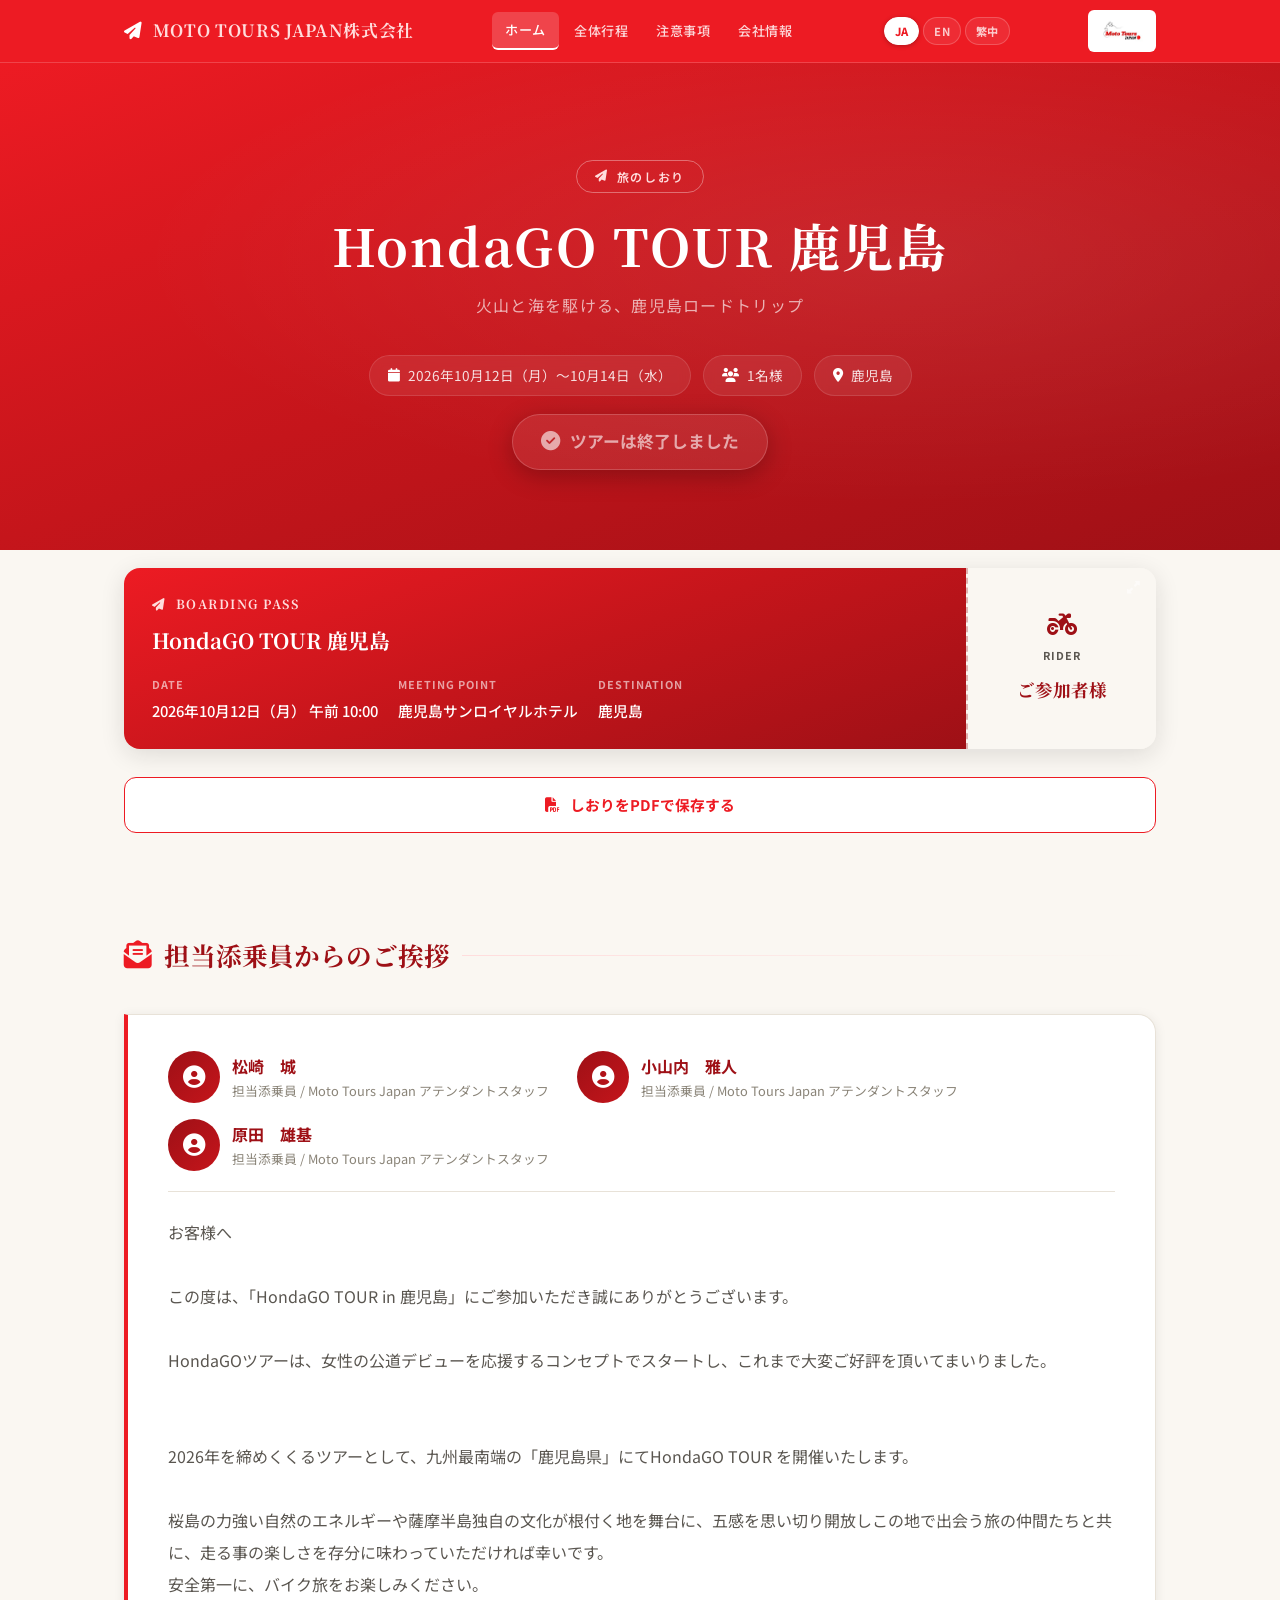
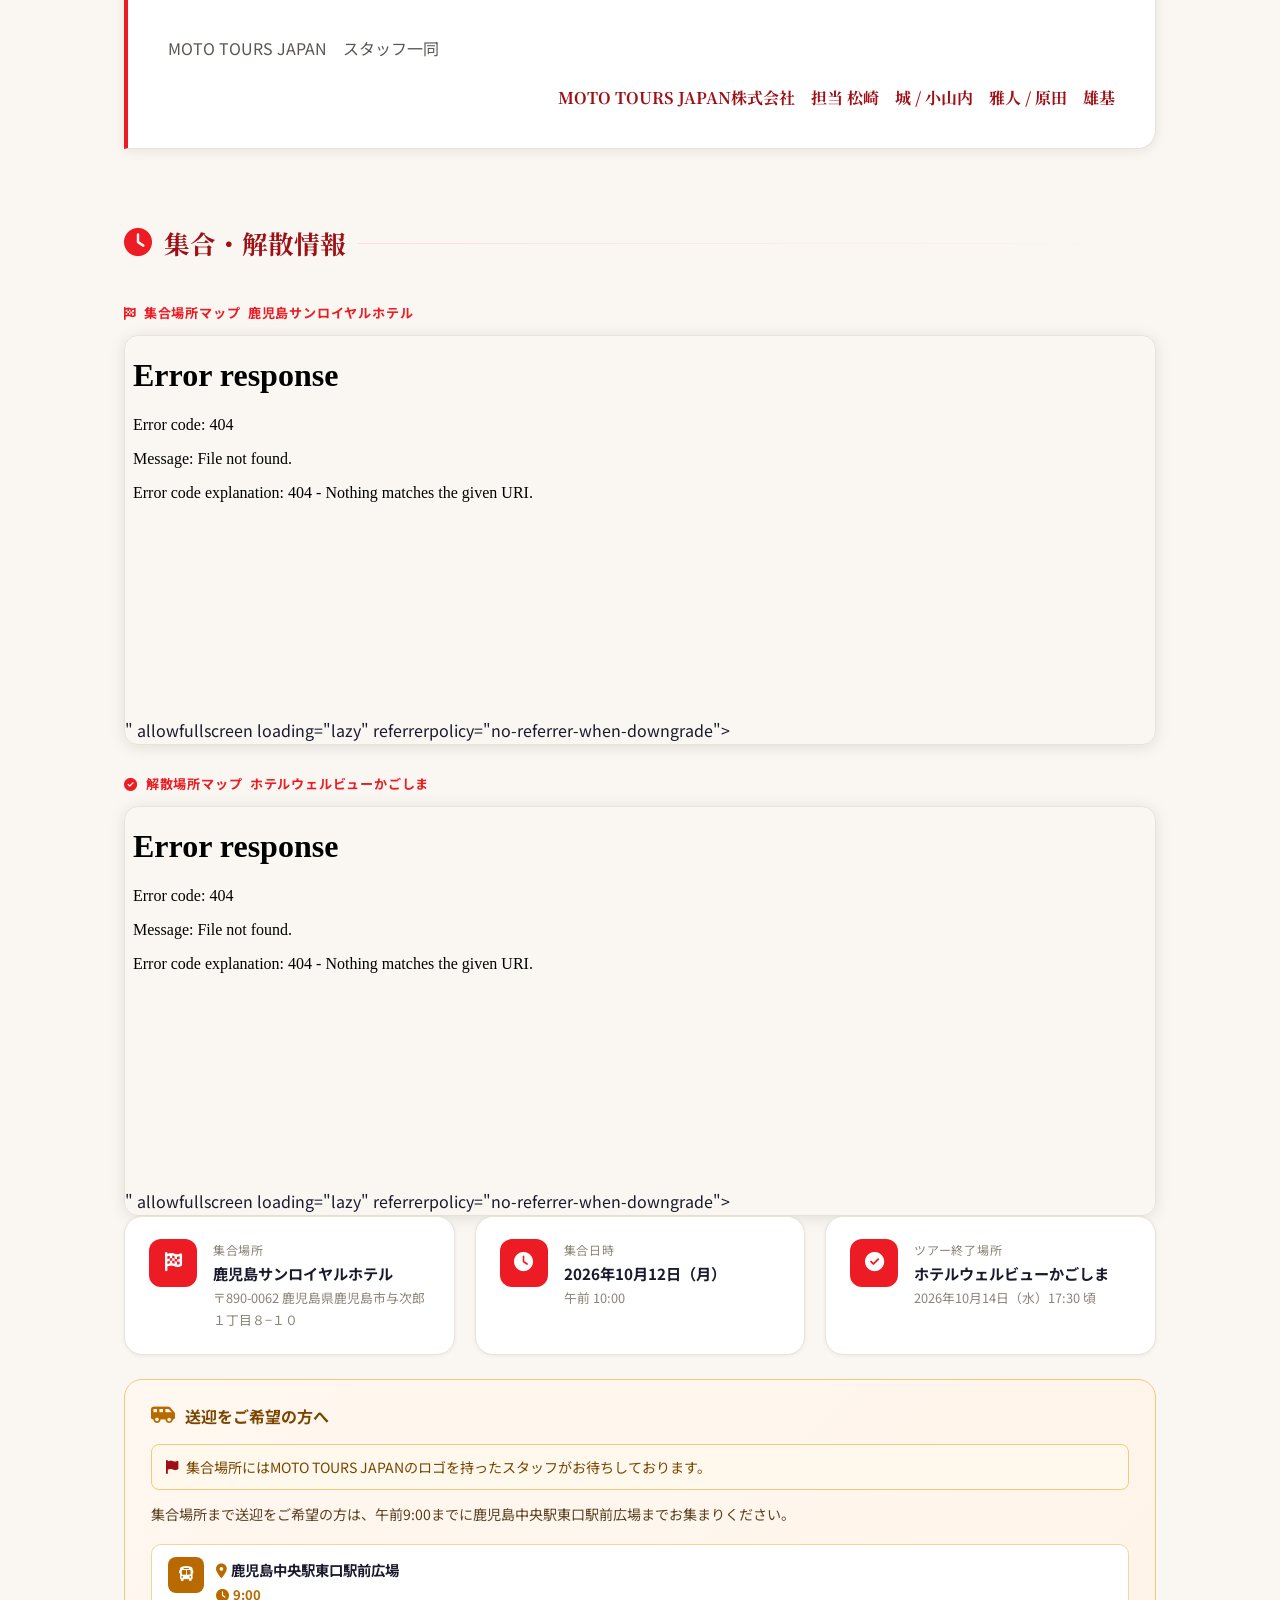
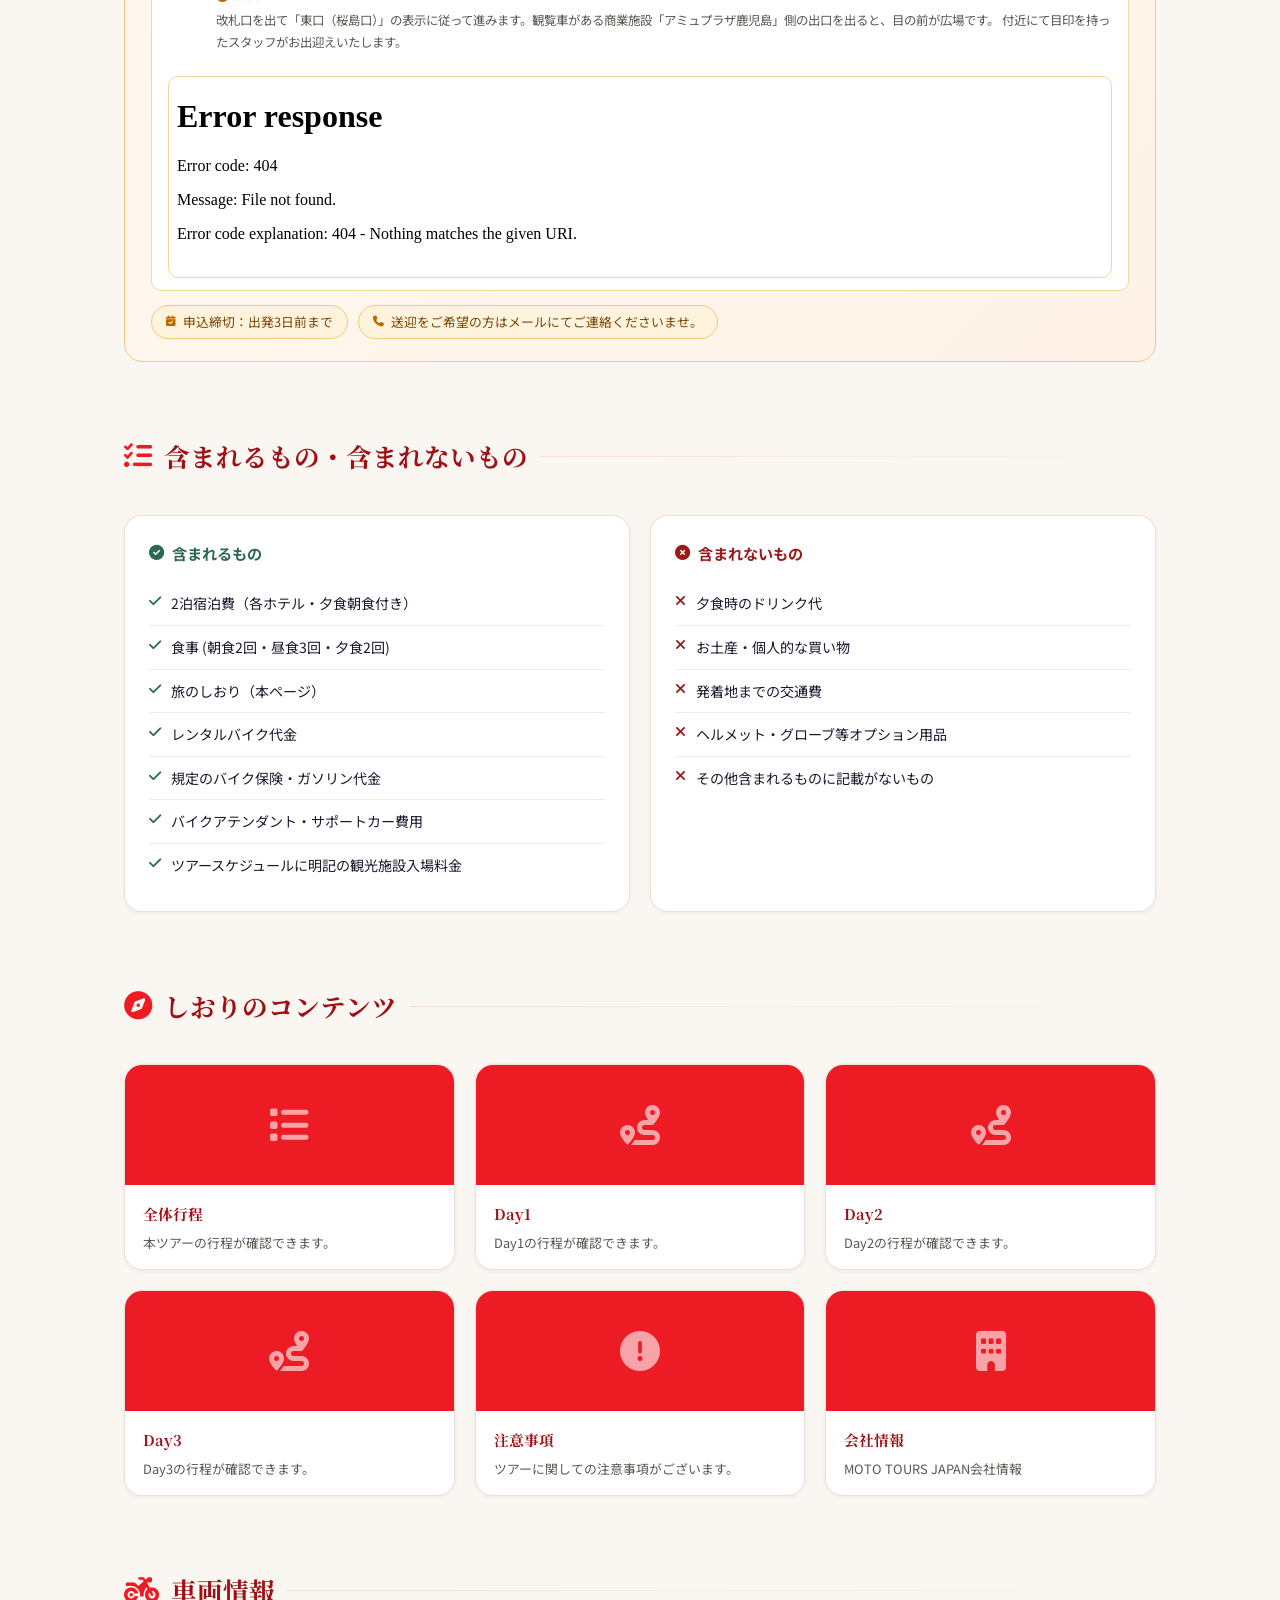
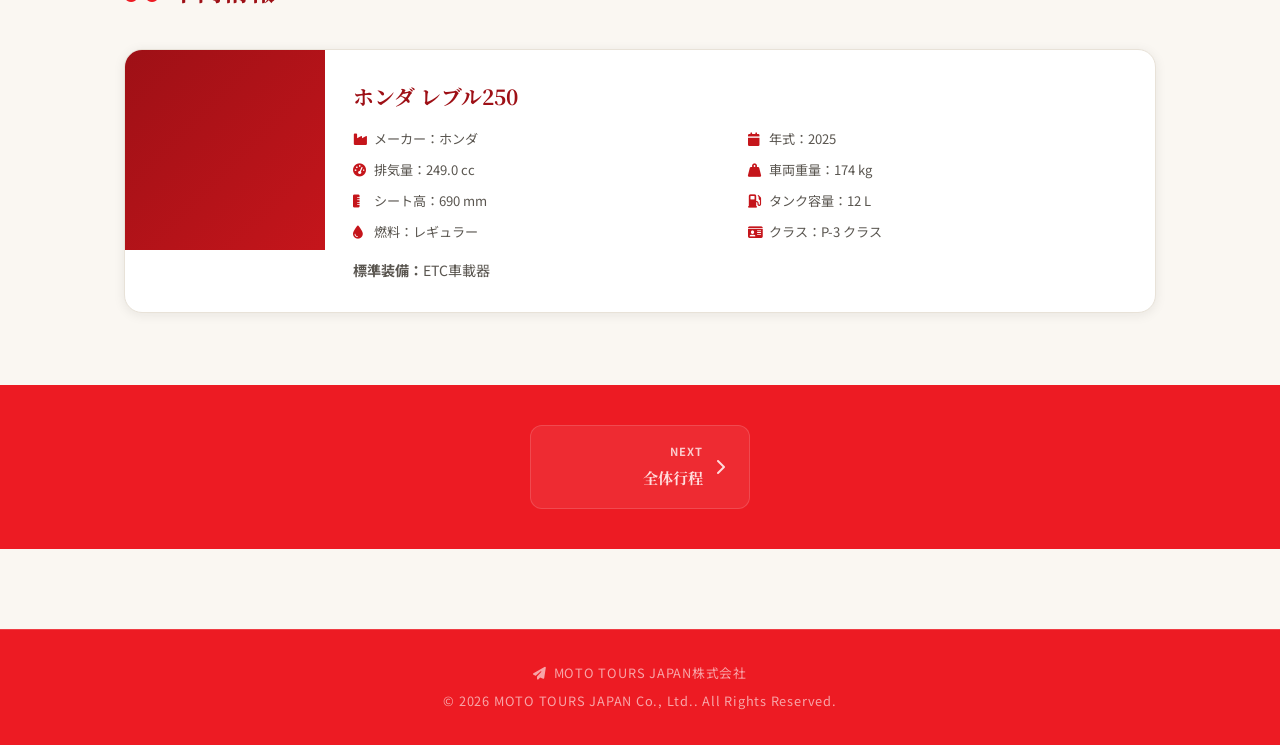
==== index.html @ 0db6d485 "Add files via upload" ====
<!DOCTYPE html>
<html lang="ja">
<head>
<meta charset="UTF-8">
<meta name="viewport" content="width=device-width,initial-scale=1.0">
<title id="pageTitle">旅のしおり</title>
<link rel="preconnect" href="https://fonts.googleapis.com">
<link rel="preconnect" href="https://fonts.gstatic.com" crossorigin>
<link href="https://fonts.googleapis.com/css2?family=Noto+Serif+JP:wght@400;700&family=Noto+Sans+JP:wght@300;400;500;700&display=swap" rel="stylesheet">
<link rel="stylesheet" href="https://cdnjs.cloudflare.com/ajax/libs/font-awesome/6.5.0/css/all.min.css">
<link rel="stylesheet" href="style.css">
<link rel="manifest" href="manifest.json">
<meta name="theme-color" content="#9e1016">
<style>
/* ── Page Nav ─────────────────────────────────────── */
.page-nav { background: var(--navy-dark); padding: 40px 0; }
.page-nav-inner { display: flex; justify-content: space-between; gap: 16px; flex-wrap: wrap; }
.page-nav-btn {
  display: flex;
  align-items: center;
  gap: 12px;
  background: rgba(255,255,255,.07);
  border: 1px solid rgba(255,255,255,.15);
  border-radius: 12px;
  padding: 16px 24px;
  text-decoration: none;
  color: var(--gold-light);
  transition: all .22s;
  flex: 1; min-width: 220px;
}
.page-nav-btn:hover { background: rgba(255,255,255,.15); border-color: rgba(255,255,255,.4); color: #fff; }
.page-nav-btn.next { justify-content: flex-end; text-align: right; }
.nav-label { font-size: .7rem; color: rgba(255,255,255,.75); display: block; margin-bottom: 2px; letter-spacing: .08em; font-weight: 700; }
.nav-title { font-family: var(--font-serif); font-size: .95rem; font-weight: 700; }
@media (max-width: 768px) {
  .page-nav-inner { flex-direction: column; }
  .page-nav-btn { min-width: unset; }
  .page-nav-btn.next { justify-content: flex-start; text-align: left; }
}
</style>
</head>
<body>

<header class="site-header">
  <div class="header-inner">
    <a href="index.html" class="site-logo"><i class="fa-solid fa-paper-plane"></i><span id="hCompanyName">MOTO TOURS JAPAN</span></a>
    <nav class="nav-menu">
      <a href="index.html" class="active" data-i18n="nav.home">ホーム</a>
      <a href="route.html" data-i18n="nav.route">全体行程</a>
      <a href="caution.html" data-i18n="nav.caution">注意事項</a>
      <a href="company_information.html" data-i18n="nav.company">会社情報</a>
      <a href="post_tour.html" data-i18n="nav.postTour">ツアー後</a>
    </nav>
    <div id="langSwitcherDesktop"></div>
    <img src="MTJ_logo_color_RGB.jpg" alt="MOTO TOURS JAPAN" class="header-logo-img">
    <button class="hamburger" id="hamburger"><span></span><span></span><span></span></button>
  </div>
  <nav class="mobile-nav" id="mobileNav">
    <a href="index.html" class="active"><i class="fa-solid fa-house"></i>&ensp;<span data-i18n="nav.home.mobile">ホーム</span></a>
    <a href="route.html"><i class="fa-solid fa-map"></i>&ensp;<span data-i18n="nav.route.mobile">全体行程</span></a>
    <a href="caution.html"><i class="fa-solid fa-circle-exclamation"></i>&ensp;<span data-i18n="nav.caution.mobile">注意事項</span></a>
    <a href="company_information.html"><i class="fa-solid fa-building"></i>&ensp;<span data-i18n="nav.company.mobile">会社情報</span></a>
    <a href="post_tour.html"><i class="fa-solid fa-camera-retro"></i>&ensp;<span data-i18n="nav.postTour.mobile">ツアー後</span></a>
    <div id="langSwitcherMobile"></div>
  </nav>
</header>

<!-- Hero -->
<section class="hero" id="heroSection">
  <div class="hero-bg-parallax" id="heroBgParallax"><div class="hero-bg-layer" id="heroBgLayer"></div></div>
  <div class="hero-bg-overlay"></div>
  <div class="hero-eyebrow"><i class="fa-solid fa-paper-plane"></i> <span data-i18n="hero.eyebrow">旅のしおり</span></div>
  <h1 id="heroTitle">—</h1>
  <p class="hero-sub" id="heroSub">—</p>
  <div class="hero-chips" id="heroChips"></div>
  <div id="countdownBadge"></div>
</section>

<main>
<div class="container">

  <div id="digitalTicket"></div>
  <div id="ticketModal" class="ticket-modal" onclick="if(event.target===this) closeTicketModal()"></div>

  <div style="display:flex;gap:12px;flex-wrap:wrap;margin:18px 0 28px">
    <a href="print.html" class="print-save-btn">
      <i class="fa-solid fa-file-pdf"></i> <span data-i18n="print.cta">しおりをPDFで保存する</span>
    </a>
  </div>

  <!-- Greeting（最初に表示） -->
  <section class="section">
    <h2 class="section-title"><i class="fa-solid fa-envelope-open-text"></i> <span data-i18n="section.greeting">担当添乗員からのご挨拶</span></h2>
    <div class="greeting-box" id="greetingBox"></div>
  </section>

  <!-- Meeting info -->
  <section class="section">
    <h2 class="section-title"><i class="fa-solid fa-clock"></i> <span data-i18n="section.meetingInfo">集合・解散情報</span></h2>
    <!-- 天気予報 -->
    <div id="weatherBlock"></div>
    <!-- マップを最初に表示 -->
    <div class="meeting-maps" id="meetingMaps"></div>
    <!-- 集合・解散カード -->
    <div class="grid grid-3" id="meetingCards"></div>
    <!-- 送迎 -->
    <div id="shuttleBlock"></div>
  </section>

  <!-- Includes / Excludes -->
  <section class="section">
    <h2 class="section-title"><i class="fa-solid fa-list-check"></i> <span data-i18n="section.includeExclude">含まれるもの・含まれないもの</span></h2>
    <div class="include-grid">
      <div class="include-box yes">
        <div class="include-box-header"><i class="fa-solid fa-circle-check"></i> <span data-i18n="include.included">含まれるもの</span></div>
        <div id="includesList"></div>
      </div>
      <div class="include-box no">
        <div class="include-box-header"><i class="fa-solid fa-circle-xmark"></i> <span data-i18n="include.excluded">含まれないもの</span></div>
        <div id="excludesList"></div>
      </div>
    </div>
  </section>

  <!-- Quick links -->
  <section class="section">
    <h2 class="section-title"><i class="fa-solid fa-compass"></i> <span data-i18n="quicklinks.title">しおりのコンテンツ</span></h2>
    <div class="grid grid-3" id="quickLinksGrid"></div>
  </section>

  <!-- 車両情報 -->
  <section class="section" id="vehiclesSection" style="display:none">
    <h2 class="section-title"><i class="fa-solid fa-motorcycle"></i> <span data-i18n="vehicles.title">車両情報</span></h2>
    <div id="vehicleCards"></div>
  </section>

</div>
</main>

<!-- ▼ Page Navigation -->
<nav class="page-nav">
  <div class="container page-nav-inner" style="justify-content:flex-end">
    <a href="route.html" class="page-nav-btn next">
      <div>
        <span class="nav-label" data-i18n="pagenav.next">NEXT</span>
        <span class="nav-title" data-i18n="pagenav.route">全体行程</span>
      </div>
      <i class="fa-solid fa-chevron-right"></i>
    </a>
  </div>
</nav>

<footer class="site-footer">
  <p><i class="fa-solid fa-paper-plane"></i>&ensp;<span id="footerCompany">MOTO TOURS JAPAN株式会社</span></p>
  <p id="footerCopy">&copy; 2026 MOTO TOURS JAPAN Co., Ltd. All Rights Reserved.</p>
</footer>

<script src="pwa.js"></script>
<script src="i18n.js"></script>
<script src="tour-data.js"></script>
<script>
function esc(s){ return String(s==null?'':s).replace(/&/g,'&amp;').replace(/"/g,'&quot;').replace(/</g,'&lt;').replace(/>/g,'&gt;'); }
applyI18nStaticText();
mountLangSwitcher('langSwitcherDesktop');
mountLangSwitcher('langSwitcherMobile');
const d = getData();
// 「ツアー後」ページ：admin.htmlで公開がオンになるまでヘッダーメニューから隠す
if (!d.postTour || !d.postTour.enabled) {
  document.querySelectorAll('a[href="post_tour.html"]').forEach(function(a){
    if (a.closest('.nav-menu') || a.closest('.mobile-nav')) a.style.display = 'none';
  });
}
// Page title
document.getElementById('pageTitle').textContent = t('title.index') + ' | ' + d.basic.tourTitle;
document.getElementById('hCompanyName').textContent = d.company.name.toUpperCase() || 'MOTO TOURS JAPAN株式会社';
// Hero
document.getElementById('heroTitle').innerHTML = d.basic.tourTitle.replace('・','<span style="color:var(--white)">・</span>');
// Hero background（動画が設定されていれば動画、なければ画像。ズーム演出＋スクロール連動のパララックス付き）
if (d.basic.heroVideoUrl || d.basic.heroBgImage) {
  const hero = document.getElementById('heroSection');
  const bgLayer = document.getElementById('heroBgLayer');
  if (d.basic.heroVideoUrl) {
    bgLayer.innerHTML = `<video autoplay muted loop playsinline src="${esc(d.basic.heroVideoUrl)}"></video>`;
  } else {
    bgLayer.style.backgroundImage = 'url("' + d.basic.heroBgImage + '")';
  }
  hero.classList.add('has-bg-img');

  // スクロール連動パララックス（動きを抑えたい設定の場合やスマホでは無効化）
  const prefersReducedMotion = window.matchMedia && window.matchMedia('(prefers-reduced-motion: reduce)').matches;
  if (!prefersReducedMotion && window.innerWidth > 768) {
    const parallaxLayer = document.getElementById('heroBgParallax');
    let ticking = false;
    window.addEventListener('scroll', function(){
      if (ticking) return;
      ticking = true;
      requestAnimationFrame(function(){
        const offset = Math.min(window.scrollY, hero.offsetHeight);
        parallaxLayer.style.transform = 'translateY(' + (offset * 0.35) + 'px)';
        ticking = false;
      });
    }, { passive: true });
  }
}
document.getElementById('heroSub').textContent = d.basic.tourSubtitle;
document.getElementById('heroChips').innerHTML = [
  ['fa-solid fa-calendar', d.basic.tourDates],
  ['fa-solid fa-users', d.basic.participantCount],
  ['fa-solid fa-location-dot', d.basic.area]
].map(([ico,txt])=>`<span class="hero-chip"><i class="${ico}"></i>${txt}</span>`).join('');

// 出発日カウントダウン（管理画面で集合日を設定している場合のみ表示）
(function(){
  const iso = d.meeting && d.meeting.meetDateISO;
  if (!iso) return;
  const meetDate = new Date(iso + 'T00:00:00');
  if (isNaN(meetDate.getTime())) return;
  const endIso = d.meeting.tourEndDateISO || iso;
  const endDate = new Date(endIso + 'T00:00:00');
  const today = new Date(); today.setHours(0,0,0,0);
  const diffDays = Math.round((meetDate - today) / 86400000);

  let html, tier, icon;
  if (diffDays > 7) {
    tier = 'far';    icon = 'fa-hourglass-half';
    html = t('countdown.days').replace('{n}', diffDays);
  } else if (diffDays > 1) {
    tier = 'week';    icon = 'fa-champagne-glasses';
    html = t('countdown.week').replace('{n}', diffDays);
  } else if (diffDays === 1) {
    tier = 'tomorrow'; icon = 'fa-flag-checkered';
    html = esc(t('countdown.tomorrow'));
  } else if (diffDays === 0) {
    tier = 'today';    icon = 'fa-motorcycle';
    html = esc(t('countdown.today'));
  } else if (!isNaN(endDate.getTime()) && today <= endDate) {
    tier = 'ongoing';  icon = 'fa-route';
    html = esc(t('countdown.ongoing'));
  } else {
    tier = 'done';     icon = 'fa-circle-check';
    html = esc(t('countdown.done'));
  }
  document.getElementById('countdownBadge').innerHTML =
    `<div class="countdown-badge tier-${tier}">
      <i class="fa-solid ${icon}"></i> ${html}
    </div>`;
})();

// 持ち物チェックリストの達成状況（caution.htmlと同じlocalStorageキー・ci-ii形式で判定）
function getChecklistCompletion(){
  try {
    const all = JSON.parse(localStorage.getItem('MTJ_CHECKLIST_STATE_v1') || '{}');
    const key = (d.basic && d.basic.tourDates) || 'default';
    const state = all[key] || {};
    let total = 0, checked = 0;
    (d.checklist || []).forEach((cat, ci) => {
      (cat.items || []).forEach((_, ii) => {
        total++;
        if (state[ci + '-' + ii]) checked++;
      });
    });
    return total > 0 && checked === total;
  } catch (e) { return false; }
}

// 搭乗券風デジタルチケット（admin.htmlのURLリンク生成ツールが付与する ?name= を読み取って表示）
(function(){
  const guestName = new URLSearchParams(location.search).get('name');
  const dateTimeSub = [d.meeting.date, d.meeting.time].filter(Boolean).join(' ');
  const stampHtml = getChecklistCompletion() ? `<div class="ticket-stamp">${esc(t('ticket.readyStamp'))}</div>` : '';
  const ticketFieldsHtml = `
    <div class="ticket-field">
      <div class="ticket-field-label">${esc(t('ticket.date'))}</div>
      <div class="ticket-field-value">${esc(dateTimeSub)}</div>
    </div>
    <div class="ticket-field">
      <div class="ticket-field-label">${esc(t('ticket.place'))}</div>
      <div class="ticket-field-value">${esc(d.meeting.place)}</div>
    </div>
    <div class="ticket-field">
      <div class="ticket-field-label">${esc(t('ticket.area'))}</div>
      <div class="ticket-field-value">${esc(d.basic.area)}</div>
    </div>`;
  document.getElementById('digitalTicket').innerHTML = `
    <div class="ticket-card" onclick="openTicketModal()" role="button" tabindex="0" onkeydown="if(event.key==='Enter')openTicketModal()">
      <i class="fa-solid fa-up-right-and-down-left-from-center ticket-expand-hint"></i>
      <div class="ticket-main">
        <div class="ticket-eyebrow"><i class="fa-solid fa-paper-plane"></i> ${esc(t('ticket.boardingPass'))}</div>
        <div class="ticket-title">${esc(d.basic.tourTitle)}</div>
        <div class="ticket-fields">${ticketFieldsHtml}</div>
      </div>
      <div class="ticket-stub">
        ${stampHtml}
        <i class="fa-solid fa-motorcycle ticket-stub-icon"></i>
        <div class="ticket-field-label">${esc(t('ticket.passenger'))}</div>
        <div class="ticket-stub-name">${esc(guestName || t('ticket.guestFallback'))}</div>
      </div>
    </div>`;
  document.getElementById('ticketModal').innerHTML = `
    <div class="ticket-modal-inner">
      <button type="button" class="ticket-modal-close" onclick="closeTicketModal()" aria-label="閉じる"><i class="fa-solid fa-xmark"></i></button>
      <div class="ticket-card ticket-card-lg">
        <div class="ticket-main">
          <div class="ticket-eyebrow"><i class="fa-solid fa-paper-plane"></i> ${esc(t('ticket.boardingPass'))}</div>
          <div class="ticket-title">${esc(d.basic.tourTitle)}</div>
          <div class="ticket-fields">${ticketFieldsHtml}</div>
        </div>
        <div class="ticket-stub">
          ${stampHtml}
          <i class="fa-solid fa-motorcycle ticket-stub-icon"></i>
          <div class="ticket-field-label">${esc(t('ticket.passenger'))}</div>
          <div class="ticket-stub-name">${esc(guestName || t('ticket.guestFallback'))}</div>
        </div>
      </div>
    </div>`;
})();
function openTicketModal(){
  document.getElementById('ticketModal').classList.add('open');
  document.body.classList.add('ticket-modal-lock');
}
function closeTicketModal(){
  document.getElementById('ticketModal').classList.remove('open');
  document.body.classList.remove('ticket-modal-lock');
}
document.addEventListener('keydown', function(e){ if (e.key === 'Escape') closeTicketModal(); });

// 天気予報（管理画面で緯度・経度・集合日を設定している場合のみ表示。Open-Meteo：APIキー不要・CORS対応の無料API）
(function(){
  const lat = parseFloat(d.meeting && d.meeting.meetLat);
  const lng = parseFloat(d.meeting && d.meeting.meetLng);
  const iso = d.meeting && d.meeting.meetDateISO;
  if (!iso || isNaN(lat) || isNaN(lng)) return;

  const today = new Date(); today.setHours(0,0,0,0);
  const meetDate = new Date(iso + 'T00:00:00');
  if (isNaN(meetDate.getTime())) return;
  const endIso = d.meeting.tourEndDateISO || iso;
  let endDate = new Date(endIso + 'T00:00:00');
  if (isNaN(endDate.getTime()) || endDate < meetDate) endDate = meetDate;

  // Open-Meteo の無料予報は「今日を含め」最大16日分＝今日から15日先まで。範囲外なら「もうすぐ表示」の案内だけ出す
  const maxForecastDate = new Date(today.getTime() + 15 * 86400000);
  if (meetDate > maxForecastDate) {
    document.getElementById('weatherBlock').innerHTML = `
      <div class="weather-block" style="background:#EFF3FA;border:1px solid #C7D3E8;border-radius:12px;padding:16px 20px;margin-bottom:20px;font-size:.85rem;color:#5A5650;display:flex;align-items:center;gap:10px">
        <i class="fa-solid fa-cloud" style="color:#2C3E6B"></i> ${esc(t('weather.unavailable'))}
      </div>`;
    return;
  }
  if (endDate < today) return; // ツアーは既に終了している

  const startFetch = meetDate < today ? today : meetDate;
  // 解散日が予報可能範囲を超える場合は、取得できる日数分だけにクランプする（全滅で失敗表示にしない）
  const endFetch = endDate > maxForecastDate ? maxForecastDate : endDate;
  const startStr = startFetch.toISOString().slice(0,10);
  const endStr   = endFetch.toISOString().slice(0,10);

  document.getElementById('weatherBlock').innerHTML = `
    <div class="weather-block" id="weatherBlockInner" style="background:#EFF3FA;border:1px solid #C7D3E8;border-radius:12px;padding:18px 20px;margin-bottom:20px">
      <div style="font-size:.78rem;font-weight:700;color:#2C3E6B;letter-spacing:.06em;margin-bottom:10px"><i class="fa-solid fa-cloud-sun"></i>&ensp;${esc(t('weather.title'))}</div>
      <div style="font-size:.85rem;color:#5A5650">${esc(t('weather.loading'))}</div>
    </div>`;

  const WMO_ICON = {
    0:['fa-sun','#F5A623'], 1:['fa-cloud-sun','#F5A623'], 2:['fa-cloud-sun','#8A8478'], 3:['fa-cloud','#8A8478'],
    45:['fa-smog','#8A8478'], 48:['fa-smog','#8A8478'],
    51:['fa-cloud-rain','#4A90D9'], 53:['fa-cloud-rain','#4A90D9'], 55:['fa-cloud-rain','#4A90D9'],
    61:['fa-cloud-showers-heavy','#4A90D9'], 63:['fa-cloud-showers-heavy','#4A90D9'], 65:['fa-cloud-showers-heavy','#1A5FA8'],
    71:['fa-snowflake','#7FB3E8'], 73:['fa-snowflake','#7FB3E8'], 75:['fa-snowflake','#4A90D9'],
    80:['fa-cloud-showers-heavy','#4A90D9'], 81:['fa-cloud-showers-heavy','#4A90D9'], 82:['fa-cloud-showers-heavy','#1A5FA8'],
    95:['fa-cloud-bolt','#9e1016'], 96:['fa-cloud-bolt','#9e1016'], 99:['fa-cloud-bolt','#9e1016']
  };
  const WEEKDAY = { ja:['日','月','火','水','木','金','土'], en:['Sun','Mon','Tue','Wed','Thu','Fri','Sat'], zh:['日','一','二','三','四','五','六'] };

  const url = 'https://api.open-meteo.com/v1/forecast?latitude=' + lat + '&longitude=' + lng +
    '&daily=weathercode,temperature_2m_max,temperature_2m_min&timezone=Asia%2FTokyo' +
    '&start_date=' + startStr + '&end_date=' + endStr;

  fetch(url).then(r => { if (!r.ok) throw new Error('http ' + r.status); return r.json(); }).then(data => {
    const daily = data && data.daily;
    if (!daily || !daily.time || !daily.time.length) throw new Error('empty forecast');
    const lang = getCurrentLang();
    const cardsHtml = daily.time.map((dateStr, i) => {
      const wc = daily.weathercode[i];
      const [icon, color] = WMO_ICON[wc] || ['fa-cloud', '#8A8478'];
      const dt = new Date(dateStr + 'T00:00:00');
      const wLabel = (WEEKDAY[lang] || WEEKDAY.ja)[dt.getDay()];
      const md = (dt.getMonth() + 1) + '/' + dt.getDate();
      return `<div style="background:#fff;border-radius:10px;padding:12px 10px;text-align:center;min-width:76px;flex:1">
        <div style="font-size:.72rem;color:#8A8478;font-weight:700">${md} (${wLabel})</div>
        <i class="fa-solid ${icon}" style="color:${color};font-size:1.4rem;margin:6px 0;display:block"></i>
        <div style="font-size:.82rem;font-weight:700;color:#1A1A2E">${Math.round(daily.temperature_2m_max[i])}°<span style="color:#8A8478;font-weight:500">/${Math.round(daily.temperature_2m_min[i])}°</span></div>
      </div>`;
    }).join('');
    document.getElementById('weatherBlockInner').innerHTML = `
      <div style="font-size:.78rem;font-weight:700;color:#2C3E6B;letter-spacing:.06em;margin-bottom:10px"><i class="fa-solid fa-cloud-sun"></i>&ensp;${esc(t('weather.title'))}</div>
      <div style="display:flex;gap:8px;flex-wrap:wrap">${cardsHtml}</div>`;
  }).catch(() => {
    const el = document.getElementById('weatherBlockInner');
    if (el) el.innerHTML = `
      <div style="font-size:.78rem;font-weight:700;color:#2C3E6B;letter-spacing:.06em;margin-bottom:10px"><i class="fa-solid fa-cloud-sun"></i>&ensp;${esc(t('weather.title'))}</div>
      <div style="font-size:.85rem;color:#9B1B1B"><i class="fa-solid fa-triangle-exclamation"></i> ${esc(t('weather.error'))}</div>`;
  });
})();

// 担当添乗員からのご挨拶（複数担当者対応）
const guides = (d.guides && d.guides.length) ? d.guides : (d.guide ? [d.guide] : []);
const primaryGuide = guides[0] || {};
document.getElementById('greetingBox').innerHTML =
  '<div class="greeting-from">' +
  guides.map(g => `
    <div class="greeting-from-item">
      <div class="greeting-avatar"><i class="fa-solid fa-circle-user"></i></div>
      <div>
        <div class="greeting-from-name">${esc(g.name)}</div>
        <div class="greeting-from-title">${esc(g.title)}</div>
      </div>
    </div>`).join('') +
  '</div>' +
  `<div class="greeting-text">${esc(primaryGuide.greeting || '')}</div>` +
  `<div class="greeting-sign">${esc(d.company.name)}　${esc(t('greeting.signedBy'))} ${guides.map(g => g.name.split('（')[0]).join(' / ')}</div>`;

// Meeting cards
const mc = [
  {icon: d.meeting.meetIcon || 'fa-solid fa-flag-checkered', color: d.meeting.meetIconColor || '', label:t('meeting.label.place'),    value:d.meeting.place,    sub:d.meeting.placeDetail},
  {icon: d.meeting.dateIcon || 'fa-solid fa-clock',          color: d.meeting.dateIconColor || '', label:t('meeting.label.date'),     value:d.meeting.date,     sub:d.meeting.time},
  {icon: d.meeting.endIcon  || 'fa-solid fa-circle-check',   color: d.meeting.endIconColor  || '', label:t('meeting.label.endPlace'), value:d.meeting.endPlace, sub:d.meeting.endTime}
];
document.getElementById('meetingCards').innerHTML = mc.map(c=>`
<div class="info-card">
  <div class="info-card-icon"${c.color ? ` style="background:${esc(c.color)}"` : ''}><i class="${c.icon}"></i></div>
  <div class="info-card-body">
    <div class="label">${c.label}</div>
    <div class="value">${c.value}</div>
    <div class="sub">${c.sub}</div>
  </div>
</div>`).join('');

// Meeting maps（集合・解散が同じURLの場合は1枚だけ表示）
(function(){
  const maps = [];
  const meetUrl = d.meeting.meetMapUrl;
  const endUrl  = d.meeting.endMapUrl;
  if (meetUrl && endUrl && meetUrl === endUrl) {
    // 集合・解散が同じ場所 → マップ1枚
    maps.push({
      icon:  d.meeting.meetIcon || 'fa-solid fa-flag-checkered',
      label: t('map.label.meetEnd') + ' &nbsp;' + d.meeting.place,
      url:   meetUrl
    });
  } else {
    if (meetUrl) maps.push({
      icon:  d.meeting.meetIcon || 'fa-solid fa-flag-checkered',
      label: t('map.label.meet') + ' &nbsp;' + d.meeting.place,
      url:   meetUrl
    });
    if (endUrl) maps.push({
      icon:  d.meeting.endIcon || 'fa-solid fa-circle-check',
      label: t('map.label.end') + ' &nbsp;' + d.meeting.endPlace,
      url:   endUrl
    });
  }
  document.getElementById('meetingMaps').innerHTML = maps.map(m => `
    <div class="meeting-map-block">
      <div class="meeting-map-label"><i class="${m.icon}"></i>${m.label}</div>
      <div class="meeting-map-frame">
        <iframe src="${m.url}" allowfullscreen loading="lazy" referrerpolicy="no-referrer-when-downgrade"></iframe>
      </div>
    </div>`).join('');
})();

// Shuttle info
(function(){
  const sh = d.meeting.shuttle || {};
  if (!sh.enabled) return;
  const pickupsHtml = (sh.pickups || []).map(p => `
    <div class="shuttle-pickup-item" style="flex-direction:column;align-items:stretch">
      <div style="display:flex;align-items:flex-start;gap:12px">
        <div class="shuttle-pickup-icon"><i class="fa-solid fa-bus"></i></div>
        <div class="shuttle-pickup-body" style="flex:1">
          <div class="shuttle-pickup-place"><i class="fa-solid fa-location-dot" style="color:#B86A00;margin-right:4px"></i>${esc(p.place)}</div>
          ${p.time ? `<div class="shuttle-pickup-time"><i class="fa-solid fa-clock" style="margin-right:4px"></i>${esc(p.time)}</div>` : ''}
          ${p.note ? `<div class="shuttle-pickup-note">${esc(p.note)}</div>` : ''}
        </div>
      </div>
      ${p.mapUrl ? `<div class="shuttle-pickup-map"><iframe src="${esc(p.mapUrl)}" allowfullscreen loading="lazy" referrerpolicy="no-referrer-when-downgrade"></iframe></div>` : ''}
    </div>`).join('');
  const metaHtml = [
    sh.deadline ? `<div class="shuttle-meta-item"><i class="fa-solid fa-calendar-check"></i>${esc(t('shuttle.deadline'))}${esc(sh.deadline)}</div>` : '',
    sh.contact  ? `<div class="shuttle-meta-item"><i class="fa-solid fa-phone"></i>${esc(sh.contact)}</div>` : ''
  ].join('');
  document.getElementById('shuttleBlock').innerHTML = `
    <div class="shuttle-block">
      <div class="shuttle-header"><i class="fa-solid fa-van-shuttle"></i>${esc(t('shuttle.header'))}</div>
      <div style="background:#FFF8EC;border:1px solid #F5C97A;border-radius:8px;padding:10px 14px;margin-bottom:12px;font-size:.88rem;color:#7A4500;display:flex;align-items:center;gap:8px">
        <i class="fa-solid fa-flag" style="color:#9e1016;flex-shrink:0"></i>
        ${esc(t('shuttle.staffNote'))}
      </div>
      ${sh.note ? `<div class="shuttle-note">${esc(sh.note)}</div>` : ''}
      ${pickupsHtml ? `<div class="shuttle-pickup-list">${pickupsHtml}</div>` : ''}
      ${metaHtml   ? `<div class="shuttle-meta">${metaHtml}</div>` : ''}
    </div>`;
})();

// Includes / Excludes
function renderList(el, items, icon, cls){
  el.innerHTML = items.map(i=>`<div class="include-item"><i class="${icon}"></i><span>${i}</span></div>`).join('');
}
renderList(document.getElementById('includesList'), d.includes, 'fa-solid fa-check', 'yes');
renderList(document.getElementById('excludesList'), d.excludes, 'fa-solid fa-xmark', 'no');

// Quick links
document.getElementById('quickLinksGrid').innerHTML = (d.quickLinks || []).map(q => `
  <a href="${q.url}" class="quick-link-card">
    <div class="quick-link-img" style="background:linear-gradient(135deg,${q.color1},${q.color2})"><i class="${q.icon}"></i></div>
    <div class="quick-link-body"><h3>${q.title}</h3><p>${q.desc}</p></div>
  </a>`).join('');

// 車両情報
const vehicles = d.vehicles || [];
if (vehicles.length) {
  document.getElementById('vehiclesSection').style.display = '';
  document.getElementById('vehicleCards').innerHTML = vehicles.map((v,i) => {
    const imgHtml = v.image
      ? `<div class="hotel-card-img vehicle-card-img" style="padding:0;overflow:hidden"><img src="${esc(v.image)}" style="width:100%;height:100%;object-fit:contain;display:block" onerror="this.style.display='none'"></div>`
      : `<div class="hotel-card-img vehicle-card-img"><i class="fa-solid fa-motorcycle"></i></div>`;
    const metaRows = [
      ['fa-industry',        t('vehicle.maker'),        v.maker],
      ['fa-calendar',        t('vehicle.year'),          v.year],
      ['fa-gauge-high',      t('vehicle.displacement'),  v.displacement],
      ['fa-weight-hanging',  t('vehicle.weight'),        v.weight],
      ['fa-ruler-vertical',  t('vehicle.seatHeight'),    v.seatHeight],
      ['fa-gas-pump',        t('vehicle.tankCapacity'),  v.tankCapacity],
      ['fa-droplet',         t('vehicle.fuel'),          v.fuel],
      ['fa-id-card',         t('vehicle.class'),         v.class]
    ].filter(r => r[2]);
    const metaHtml = metaRows.map(r =>
      `<div class="hotel-meta-item"><i class="fa-solid ${r[0]}"></i>${esc(r[1])}${esc(r[2])}</div>`
    ).join('');
    return `<div class="hotel-card" style="${i > 0 ? 'margin-top:20px' : ''}">
      ${imgHtml}
      <div class="hotel-card-body">
        <h3>${esc(v.name)}</h3>
        <div class="hotel-meta">${metaHtml}</div>
        ${v.equipment ? `<p class="desc"><strong>${esc(t('vehicle.equipment'))}</strong>${esc(v.equipment)}</p>` : ''}
      </div>
    </div>`;
  }).join('');
}

// Footer
document.getElementById('footerCompany').textContent = d.company.name;
document.getElementById('footerCopy').innerHTML = '&copy; 2026 ' + d.company.nameEn + '. All Rights Reserved.';
// Hamburger
document.getElementById('hamburger').addEventListener('click',function(){
  this.classList.toggle('open');
  document.getElementById('mobileNav').classList.toggle('open');
});
</script>
</body>
</html>
---- style.css ----
/* ============================================================
   Moto Tours Japan ── プレミアムデザイン  style.css
   ============================================================ */

/* ── Google Fonts / FA は各HTMLで読み込み ── */

/* ── CSS 変数 ─────────────────────────────────────────────── */
:root {
  --navy:        #9e1016;
  --navy-dark:   #ed1b23;
  --navy-mid:    #c5151b;
  --gold:        #ed1b23;
  --gold-dark:   #c5151b;
  --gold-light:  #FFDDDD;
  --gold-pale:   #FFF0F0;
  --cream:       #FAF7F2;
  --cream-mid:   #F2EDE4;
  --white:       #FFFFFF;
  --border:      #E8E2D8;
  --text:        #1A1A2E;
  --text-mid:    #5A5650;
  --text-light:  #8A8478;
  --success:     #2D6A4F;
  --danger:      #9B1B1B;
  --amber:       #B86A00;
  --info:        #0D7A8E;
  --shadow-xs:   0 1px 4px rgba(26,26,26,.06);
  --shadow-sm:   0 2px 12px rgba(26,26,26,.08);
  --shadow-md:   0 6px 24px rgba(26,26,26,.12);
  --shadow-lg:   0 12px 40px rgba(26,26,26,.16);
  --r:           10px;
  --r-lg:        18px;
  --font-serif:  'Noto Serif JP', serif;
  --font-sans:   'Noto Sans JP', sans-serif;
  --t:           .25s ease;
}

/* ── Reset ───────────────────────────────────────────────── */
*, *::before, *::after { box-sizing: border-box; margin: 0; padding: 0; }
html { scroll-behavior: smooth; font-size: 16px; }
body { font-family: var(--font-sans); background: var(--cream); color: var(--text); line-height: 1.75; padding-top: 63px; }
a { color: var(--navy); text-decoration: none; transition: color var(--t); }
a:hover { color: var(--gold); }
img { max-width: 100%; height: auto; display: block; }
ul { list-style: none; }

/* ── Layout ──────────────────────────────────────────────── */
.container { max-width: 1080px; margin: 0 auto; padding: 0 24px; }
.section { padding: 72px 0; }
.section + .section { padding-top: 0; }

/* ── Section Title ───────────────────────────────────────── */
.section-title {
  font-family: var(--font-serif);
  font-size: 1.6rem;
  font-weight: 700;
  color: var(--navy);
  margin-bottom: 36px;
  display: flex;
  align-items: center;
  gap: 12px;
}
.section-title::after {
  content: '';
  flex: 1;
  height: 1px;
  background: linear-gradient(to right, var(--gold-light), transparent);
}
.section-title i { color: var(--gold); font-size: 1.1em; }

/* ── Header / Nav ────────────────────────────────────────── */
.site-header {
  background: var(--navy-dark);
  position: fixed;
  top: 0;
  left: 0;
  right: 0;
  z-index: 1000;
  border-bottom: 1px solid rgba(255,255,255,.18);
}
.header-inner {
  display: flex;
  align-items: center;
  justify-content: space-between;
  height: 62px;
  padding: 0 24px;
  max-width: 1080px;
  margin: 0 auto;
}
.site-logo {
  display: flex;
  align-items: center;
  gap: 10px;
  color: var(--gold-light);
  text-transform: uppercase;
  font-family: var(--font-serif);
  font-size: 1.05rem;
  font-weight: 700;
  letter-spacing: .04em;
}
.site-logo i { color: var(--white); font-size: 1.1rem; }
.site-logo:hover { color: #fff; }

.nav-menu { display: flex; align-items: center; gap: 2px; }
.nav-menu a {
  color: rgba(255,255,255,.82);
  font-size: .82rem;
  font-weight: 500;
  padding: 7px 13px;
  border-radius: 6px;
  letter-spacing: .04em;
  transition: all var(--t);
  white-space: nowrap;
}
.nav-menu a:hover { color: var(--gold-light); background: rgba(255,255,255,.07); }
.nav-menu a.active {
  color: var(--white);
  background: rgba(255,255,255,.18);
  border-bottom: 2px solid var(--white);
}

/* Header Logo Image */
.header-logo-img {
  height: 42px;
  width: auto;
  object-fit: contain;
  background: #fff;
  border-radius: 6px;
  padding: 4px 10px;
  display: block;
  flex-shrink: 0;
}

/* Language Switcher */
.lang-switcher { display: flex; align-items: center; gap: 4px; flex-shrink: 0; }
.lang-switch-btn {
  background: rgba(255,255,255,.08);
  border: 1px solid rgba(255,255,255,.2);
  color: rgba(255,255,255,.75);
  font-size: .7rem;
  font-weight: 700;
  letter-spacing: .03em;
  padding: 5px 10px;
  border-radius: 99px;
  cursor: pointer;
  font-family: inherit;
  transition: all var(--t);
  white-space: nowrap;
}
.lang-switch-btn:hover { background: rgba(255,255,255,.18); color: #fff; }
.lang-switch-btn.active { background: #fff; border-color: #fff; color: var(--navy-dark); font-weight: 800; box-shadow: 0 1px 4px rgba(0,0,0,.25); }
.mobile-nav .lang-switcher { padding: 13px 24px 16px; gap: 8px; }
.mobile-nav .lang-switch-btn { font-size: .76rem; padding: 6px 14px; }

/* Hamburger */
.hamburger { display: none; flex-direction: column; gap: 5px; cursor: pointer; background: none; border: none; padding: 6px; }
.hamburger span { display: block; width: 24px; height: 2px; background: var(--gold-light); border-radius: 2px; transition: all var(--t); }
.hamburger.open span:nth-child(1) { transform: translateY(7px) rotate(45deg); }
.hamburger.open span:nth-child(2) { opacity: 0; }
.hamburger.open span:nth-child(3) { transform: translateY(-7px) rotate(-45deg); }

/* Mobile Nav */
.mobile-nav { display: none; background: var(--navy-dark); border-top: 1px solid rgba(255,255,255,.15); }
.mobile-nav.open { display: block; }
.mobile-nav a { display: block; color: rgba(255,255,255,.85); padding: 13px 24px; font-size: .9rem; border-left: 3px solid transparent; transition: all var(--t); }
.mobile-nav a:hover, .mobile-nav a.active { color: var(--white); background: rgba(255,255,255,.12); border-left-color: var(--white); }

/* ── Footer ─────────────────────────────────────────────── */
.site-footer {
  background: var(--navy-dark);
  color: rgba(255,255,255,.6);
  text-align: center;
  padding: 32px 24px;
  font-size: .8rem;
  letter-spacing: .06em;
  margin-top: 80px;
  border-top: 1px solid rgba(255,255,255,.15);
}
.site-footer p + p { margin-top: 6px; }

/* ── Hero ───────────────────────────────────────────────── */
.hero {
  background: linear-gradient(160deg, var(--navy-dark) 0%, var(--navy-mid) 50%, var(--navy) 100%);
  color: var(--white);
  padding: 96px 24px 80px;
  text-align: center;
  position: relative;
  overflow: hidden;
}
.hero::before {
  content: '';
  position: absolute;
  inset: 0;
  background: radial-gradient(ellipse at 70% 40%, rgba(255,255,255,.08) 0%, transparent 60%);
  pointer-events: none;
  z-index: 2;
}
/* 背景画像・動画レイヤー（パララックス用の外枠 + ズーム用の内側レイヤー） */
.hero-bg-parallax {
  position: absolute; inset: -8% 0; z-index: 0;
  will-change: transform;
}
.hero-bg-layer {
  position: absolute; inset: 0;
  background-size: cover; background-position: center;
  animation: heroKenBurns 24s ease-in-out infinite alternate;
  will-change: transform;
}
.hero-bg-layer video {
  position: absolute; inset: 0;
  width: 100%; height: 100%; object-fit: cover;
}
@keyframes heroKenBurns {
  0%   { transform: scale(1); }
  100% { transform: scale(1.14); }
}
.hero-bg-overlay {
  position: absolute; inset: 0; z-index: 1;
  background: linear-gradient(160deg, rgba(100,0,0,.78) 0%, rgba(136,0,0,.68) 50%, rgba(100,0,0,.75) 100%);
  display: none;
}
.hero.has-bg-img .hero-bg-overlay { display: block; }
@media (prefers-reduced-motion: reduce) {
  .hero-bg-layer { animation: none; }
}
/* 背景画像設定時：コンテンツを前面に */
.hero.has-bg-img > * { position: relative; z-index: 3; }
.hero-eyebrow {
  display: inline-flex;
  align-items: center;
  gap: 8px;
  border: 1px solid rgba(255,255,255,.35);
  color: var(--gold-light);
  font-size: .75rem;
  font-weight: 600;
  letter-spacing: .14em;
  padding: 5px 18px;
  border-radius: 20px;
  margin-bottom: 20px;
}
.hero h1 {
  font-family: var(--font-serif);
  font-size: clamp(2rem, 5vw, 3.2rem);
  font-weight: 700;
  line-height: 1.25;
  margin-bottom: 14px;
  letter-spacing: .04em;
}
.hero h1 span { color: var(--white); }
.hero-sub { font-size: 1rem; color: rgba(255,255,255,.65); letter-spacing: .08em; margin-bottom: 36px; }
.hero-chips { display: flex; justify-content: center; flex-wrap: wrap; gap: 12px; }
.hero-chip {
  display: flex;
  align-items: center;
  gap: 8px;
  background: rgba(255,255,255,.07);
  border: 1px solid rgba(255,255,255,.12);
  backdrop-filter: blur(6px);
  padding: 8px 18px;
  border-radius: 24px;
  font-size: .85rem;
  color: rgba(255,255,255,.85);
}

/* ── カウントダウンバッジ ─────────────────────────────────── */
.countdown-badge {
  display: inline-flex;
  align-items: center;
  gap: 10px;
  margin-top: 18px;
  padding: 12px 28px;
  border-radius: 99px;
  font-size: 1.05rem;
  font-weight: 700;
  background: rgba(255,255,255,.16);
  border: 1.5px solid var(--gold-light, #f5a923);
  color: #fff;
  box-shadow: 0 6px 24px rgba(0,0,0,.25);
  transition: background .3s, border-color .3s, transform .3s;
}
.countdown-badge i {
  font-size: 1.15em;
}
.countdown-badge strong {
  font-size: 1.35em;
  color: var(--gold-light, #f5a923);
  margin: 0 1px;
}
.countdown-badge.tier-week {
  background: rgba(245,169,35,.28);
  border-color: rgba(245,169,35,.8);
}
.countdown-badge.tier-week strong {
  color: #fff;
}
.countdown-badge.tier-tomorrow,
.countdown-badge.tier-today {
  font-size: 1.02rem;
  padding: 11px 26px;
  background: var(--gold-light);
  border-color: var(--gold-light);
  color: var(--navy);
  box-shadow: 0 4px 20px rgba(255,221,221,.35);
  animation: countdownPulse 1.8s ease-in-out infinite;
}
.countdown-badge.tier-ongoing {
  background: rgba(255,255,255,.16);
  border-color: rgba(255,255,255,.35);
}
.countdown-badge.tier-done {
  background: rgba(255,255,255,.08);
  border-color: rgba(255,255,255,.18);
  color: rgba(255,255,255,.6);
}
@keyframes countdownPulse {
  0%, 100% { transform: scale(1); }
  50%      { transform: scale(1.045); }
}
@media (prefers-reduced-motion: reduce) {
  .countdown-badge.tier-tomorrow,
  .countdown-badge.tier-today { animation: none; }
}
.hero-chip i { color: var(--white); }

/* ── 搭乗券風デジタルチケット ─────────────────────────────── */
.ticket-card {
  display: flex;
  margin: 18px 0 28px;
  border-radius: 16px;
  overflow: hidden;
  box-shadow: var(--shadow-md, 0 8px 28px rgba(0,0,0,.14));
  position: relative;
  cursor: pointer;
  transition: transform .15s;
}
.ticket-card:active { transform: scale(.98); }
.ticket-expand-hint {
  position: absolute;
  top: 14px;
  right: 16px;
  z-index: 2;
  color: rgba(255,255,255,.55);
  font-size: .8rem;
}
.ticket-main {
  flex: 1;
  min-width: 0;
  background: linear-gradient(160deg, var(--navy-dark) 0%, var(--navy-mid) 50%, var(--navy) 100%);
  color: var(--white);
  padding: 26px 28px;
}
.ticket-eyebrow {
  font-family: var(--font-serif);
  font-size: .78rem;
  font-weight: 700;
  letter-spacing: .12em;
  color: var(--gold-light);
  margin-bottom: 10px;
}
.ticket-eyebrow i { margin-right: 6px; }
.ticket-title {
  font-family: var(--font-serif);
  font-size: 1.3rem;
  font-weight: 700;
  margin-bottom: 20px;
  line-height: 1.4;
}
.ticket-fields {
  display: flex;
  flex-wrap: wrap;
  gap: 20px;
}
.ticket-field-label {
  font-size: .68rem;
  font-weight: 700;
  letter-spacing: .09em;
  color: rgba(255,255,255,.6);
  margin-bottom: 4px;
}
.ticket-field-value {
  font-size: .92rem;
  font-weight: 500;
}
.ticket-stub {
  flex: 0 0 190px;
  display: flex;
  flex-direction: column;
  align-items: center;
  justify-content: center;
  text-align: center;
  gap: 6px;
  padding: 26px 20px;
  background: var(--cream);
  border-left: 2px dashed rgba(158,16,22,.3);
  position: relative;
}
.ticket-stub-icon {
  font-size: 1.5rem;
  color: var(--navy);
  margin-bottom: 4px;
}
.ticket-stub .ticket-field-label { color: var(--text-mid, #8A8478); }
.ticket-stub-name {
  font-family: var(--font-serif);
  font-size: 1.1rem;
  font-weight: 700;
  color: var(--navy);
  word-break: break-word;
}
/* ── 持ち物チェック100%達成で押される「準備完了」スタンプ ─────── */
.ticket-stamp {
  position: absolute;
  top: 10px;
  right: 10px;
  border: 2px solid #2D6A4F;
  color: #2D6A4F;
  border-radius: 8px;
  padding: 3px 9px;
  font-size: .62rem;
  font-weight: 800;
  letter-spacing: .05em;
  transform: rotate(-10deg);
  opacity: .85;
  pointer-events: none;
  background: rgba(255,255,255,.5);
}
.ticket-card-lg .ticket-stamp { font-size: .74rem; padding: 4px 12px; top: 14px; right: 14px; }

/* ── デジタルチケット：全画面表示（iPhoneのウォレット風にタップで拡大） ── */
body.ticket-modal-lock { overflow: hidden; }
.ticket-modal {
  display: none;
  position: fixed;
  inset: 0;
  z-index: 2000;
  background: rgba(10,10,20,.82);
  align-items: center;
  justify-content: center;
  padding: 24px;
}
.ticket-modal.open { display: flex; animation: ticketModalFadeIn .2s ease; }
@keyframes ticketModalFadeIn { from { opacity: 0; } to { opacity: 1; } }
.ticket-modal-inner {
  position: relative;
  width: 100%;
  max-width: 460px;
  animation: ticketModalPop .25s cubic-bezier(.2,.9,.3,1.2);
}
@keyframes ticketModalPop { from { transform: scale(.9); opacity: 0; } to { transform: scale(1); opacity: 1; } }
.ticket-modal-close {
  position: absolute;
  top: -46px;
  right: 0;
  width: 36px;
  height: 36px;
  border-radius: 50%;
  border: none;
  background: rgba(255,255,255,.15);
  color: #fff;
  font-size: 1.1rem;
  cursor: pointer;
}
.ticket-modal-close:hover { background: rgba(255,255,255,.28); }
.ticket-modal .ticket-card-lg {
  flex-direction: column;
  margin: 0;
  cursor: default;
}
.ticket-modal .ticket-card-lg:active { transform: none; }
.ticket-card-lg .ticket-main { padding: 34px 30px; }
.ticket-card-lg .ticket-eyebrow { font-size: .85rem; }
.ticket-card-lg .ticket-title { font-size: 1.7rem; margin-bottom: 28px; }
.ticket-card-lg .ticket-fields { gap: 24px; }
.ticket-card-lg .ticket-field-label { font-size: .74rem; }
.ticket-card-lg .ticket-field-value { font-size: 1.05rem; }
.ticket-card-lg .ticket-stub { flex: none; border-left: none; border-top: 2px dashed rgba(158,16,22,.3); padding: 30px 20px; }
.ticket-card-lg .ticket-stub-icon { font-size: 2rem; }
.ticket-card-lg .ticket-stub-name { font-size: 1.35rem; }

/* ── Page Banner ────────────────────────────────────────── */
.page-banner {
  background: linear-gradient(135deg, var(--navy-dark), var(--navy));
  color: var(--white);
  padding: 56px 24px;
  text-align: center;
  position: relative;
  overflow: hidden;
}
.page-banner::after {
  content: '';
  position: absolute;
  bottom: 0; left: 0; right: 0;
  height: 3px;
  background: linear-gradient(90deg, transparent, rgba(255,255,255,.6), transparent);
}
.page-banner h1 {
  font-family: var(--font-serif);
  font-size: 2rem;
  font-weight: 700;
  letter-spacing: .06em;
  margin-bottom: 8px;
}
.page-banner p { opacity: .65; font-size: .9rem; letter-spacing: .06em; }

/* ── Card ───────────────────────────────────────────────── */
.card {
  background: var(--white);
  border-radius: var(--r-lg);
  box-shadow: var(--shadow-sm);
  padding: 28px;
  border: 1px solid var(--border);
  transition: box-shadow var(--t), transform var(--t);
}
.card:hover { box-shadow: var(--shadow-md); }

/* ── Grid ───────────────────────────────────────────────── */
.grid { display: grid; gap: 20px; }
.grid-2 { grid-template-columns: repeat(2, 1fr); }
.grid-3 { grid-template-columns: repeat(3, 1fr); }
.grid-4 { grid-template-columns: repeat(4, 1fr); }

/* ── Customer Banner ────────────────────────────────────── */
.customer-banner {
  display: flex;
  align-items: center;
  gap: 20px;
  background: linear-gradient(135deg, var(--gold-pale), #FFF5F5);
  border: 1px solid var(--gold-light);
  border-left: 4px solid var(--gold);
  border-radius: var(--r-lg);
  padding: 28px 32px;
  margin-bottom: 48px;
}
.customer-banner i { font-size: 2.2rem; color: var(--gold); }
.customer-banner .label { font-size: .8rem; color: var(--text-light); letter-spacing: .08em; margin-bottom: 4px; }
.customer-banner .name { font-family: var(--font-serif); font-size: 2rem; font-weight: 700; color: var(--navy); }

/* ── Info Cards (Meeting) ───────────────────────────────── */
.info-card {
  background: var(--white);
  border: 1px solid var(--border);
  border-radius: var(--r-lg);
  padding: 22px 24px;
  display: flex;
  align-items: flex-start;
  gap: 16px;
  box-shadow: var(--shadow-xs);
  transition: box-shadow var(--t);
}
.info-card:hover { box-shadow: var(--shadow-sm); }
.info-card-icon {
  width: 48px;
  height: 48px;
  border-radius: 12px;
  background: var(--navy);
  color: var(--white);
  display: flex;
  align-items: center;
  justify-content: center;
  font-size: 1.2rem;
  flex-shrink: 0;
}
.info-card-body .label { font-size: .75rem; color: var(--text-light); letter-spacing: .06em; margin-bottom: 3px; text-transform: uppercase; }
.info-card-body .value { font-size: .95rem; font-weight: 700; color: var(--text); line-height: 1.4; }
.info-card-body .sub { font-size: .8rem; color: var(--text-light); margin-top: 3px; }

/* ── Meeting Map ─────────────────────────────────────────── */
.meeting-maps { display: flex; flex-direction: column; gap: 28px; margin-top: 28px; }
.meeting-map-block {}
.meeting-map-label {
  display: flex;
  align-items: center;
  gap: 8px;
  font-size: .82rem;
  font-weight: 700;
  color: var(--navy-dark);
  letter-spacing: .06em;
  text-transform: uppercase;
  margin-bottom: 10px;
}
.meeting-map-label i { color: var(--navy-dark); }
.meeting-map-frame {
  border-radius: 14px;
  overflow: hidden;
  box-shadow: 0 2px 16px rgba(0,0,0,.10);
  border: 1px solid var(--border);
}
.meeting-map-frame iframe {
  width: 100%;
  height: 380px;
  border: 0;
  display: block;
}
@media (max-width: 768px) {
  .meeting-map-frame iframe { height: 240px; }
}

/* ── Shuttle Info ───────────────────────────────────────── */
.shuttle-block {
  margin-top: 24px;
  background: linear-gradient(135deg, #FFF8F0 0%, #FFF3E8 100%);
  border: 1.5px solid #F5C97A;
  border-radius: var(--r-lg);
  padding: 22px 26px;
}
.shuttle-header {
  display: flex; align-items: center; gap: 10px;
  font-size: 1rem; font-weight: 700; color: #7A4500;
  margin-bottom: 14px;
}
.shuttle-header i { font-size: 1.2rem; color: #B86A00; }
.shuttle-note {
  font-size: .88rem; color: #5A4020; line-height: 1.8;
  margin-bottom: 16px;
}
.shuttle-pickup-list {
  display: flex; flex-direction: column; gap: 8px;
  margin-bottom: 14px;
}
.shuttle-pickup-item {
  display: flex; align-items: flex-start; gap: 12px;
  background: #fff; border: 1px solid #F0D89A;
  border-radius: 10px; padding: 12px 16px;
}
.shuttle-pickup-icon {
  width: 36px; height: 36px; border-radius: 8px;
  background: #B86A00; color: #fff;
  display: flex; align-items: center; justify-content: center;
  font-size: .9rem; flex-shrink: 0;
}
.shuttle-pickup-body { flex: 1; }
.shuttle-pickup-place { font-size: .9rem; font-weight: 700; color: #1A1A2E; }
.shuttle-pickup-time  { font-size: .82rem; color: #B86A00; font-weight: 700; margin-top: 2px; }
.shuttle-pickup-note  { font-size: .78rem; color: #5A5650; margin-top: 3px; }
.shuttle-meta {
  display: flex; flex-wrap: wrap; gap: 10px; margin-top: 4px;
}
.shuttle-meta-item {
  display: flex; align-items: center; gap: 7px;
  font-size: .8rem; color: #7A4500;
  background: #FEF3DC; border: 1px solid #F5C97A;
  border-radius: 99px; padding: 5px 14px;
}
.shuttle-meta-item i { color: #B86A00; font-size: .85em; }
.shuttle-pickup-map {
  margin-top: 10px; border-radius: 10px; overflow: hidden;
  border: 1px solid #F0D89A; width: 100%;
}
.shuttle-pickup-map iframe {
  width: 100%; height: 200px; border: 0; display: block;
}
@media (max-width: 640px) {
  .shuttle-block { padding: 16px 18px; }
  .shuttle-meta { flex-direction: column; }
  .shuttle-pickup-item { flex-direction: column; }
  .shuttle-pickup-map iframe { height: 180px; }
}

/* ── Greeting Box ───────────────────────────────────────── */
.greeting-box {
  background: var(--white);
  border: 1px solid var(--border);
  border-left: 4px solid var(--gold);
  border-radius: 0 var(--r-lg) var(--r-lg) 0;
  padding: 36px 40px;
  box-shadow: var(--shadow-sm);
}
.greeting-from { display: flex; flex-wrap: wrap; align-items: center; gap: 16px 28px; margin-bottom: 24px; padding-bottom: 20px; border-bottom: 1px solid var(--border); }
.greeting-from-item { display: flex; align-items: center; gap: 12px; }
.greeting-avatar {
  width: 52px; height: 52px;
  background: linear-gradient(135deg, var(--navy), var(--navy-mid));
  border-radius: 50%;
  display: flex; align-items: center; justify-content: center;
  color: var(--white); font-size: 1.4rem;
  flex-shrink: 0;
}
.greeting-from-name { font-weight: 700; color: var(--navy); }
.greeting-from-title { font-size: .8rem; color: var(--text-light); }
.greeting-text { color: var(--text-mid); line-height: 2; white-space: pre-line; }
.greeting-sign { text-align: right; color: var(--navy); font-weight: 700; margin-top: 20px; font-family: var(--font-serif); }

/* ── Guide contact cards (複数担当者) ─────────────────────── */
.guide-cards { display: grid; grid-template-columns: repeat(auto-fit, minmax(260px, 1fr)); gap: 14px; margin-top: 20px; }
.guide-contact-card { background: var(--white); border: 1px solid var(--border); border-radius: var(--r-lg); padding: 20px 22px; display: flex; gap: 16px; align-items: flex-start; box-shadow: var(--shadow-xs); }
.guide-contact-avatar { width: 46px; height: 46px; border-radius: 50%; background: linear-gradient(135deg, var(--navy-dark), var(--navy)); display: flex; align-items: center; justify-content: center; color: #fff; font-size: 1.3rem; flex-shrink: 0; }
.guide-contact-name  { font-weight: 700; font-size: .95rem; color: var(--navy); margin-bottom: 2px; }
.guide-contact-role  { font-size: .75rem; color: var(--text-light); margin-bottom: 10px; line-height: 1.5; }
.guide-contact-row   { display: flex; align-items: center; gap: 8px; font-size: .82rem; color: var(--text-mid); margin-bottom: 5px; }
.guide-contact-row i { color: var(--navy-dark); width: 14px; text-align: center; flex-shrink: 0; }
.guide-contact-row a { color: var(--navy-dark); text-decoration: none; }
.guide-contact-row a:hover { text-decoration: underline; }

/* ── Include/Exclude ────────────────────────────────────── */
.include-grid { display: grid; grid-template-columns: 1fr 1fr; gap: 20px; }
.include-box { background: var(--white); border: 1px solid var(--border); border-radius: var(--r-lg); padding: 24px; box-shadow: var(--shadow-xs); }
.include-box-header { display: flex; align-items: center; gap: 8px; margin-bottom: 16px; font-weight: 700; font-size: .95rem; }
.include-box.yes .include-box-header { color: var(--success); }
.include-box.no  .include-box-header { color: var(--danger); }
.include-item { display: flex; align-items: flex-start; gap: 10px; padding: 9px 0; border-bottom: 1px solid var(--cream-mid); font-size: .88rem; }
.include-item:last-child { border-bottom: none; }
.include-item i { margin-top: 3px; flex-shrink: 0; }
.include-box.yes .include-item i { color: var(--success); }
.include-box.no  .include-item i { color: var(--danger); }

/* ── Timeline ───────────────────────────────────────────── */
.timeline { position: relative; padding-left: 36px; }
.timeline::before { content: ''; position: absolute; left: 15px; top: 6px; bottom: 6px; width: 1px; background: linear-gradient(to bottom, var(--gold), var(--gold-light), transparent); }
.tl-item { position: relative; margin-bottom: 24px; }
.tl-item::before {
  content: ''; position: absolute; left: -27px; top: 7px;
  width: 12px; height: 12px; border-radius: 50%;
  background: var(--cream); border: 2px solid var(--gold-light);
  box-shadow: 0 0 0 3px var(--cream);
}
.tl-item.highlight::before { background: var(--gold); border-color: var(--gold); box-shadow: 0 0 0 3px rgba(204,0,0,.15); }
.tl-time { font-size: .75rem; font-weight: 700; color: var(--gold-dark); letter-spacing: .06em; margin-bottom: 4px; }
.tl-card {
  background: var(--white);
  border: 1px solid var(--border);
  border-radius: var(--r);
  padding: 16px 20px;
  box-shadow: var(--shadow-xs);
  transition: box-shadow var(--t);
}
.tl-item.highlight .tl-card { border-left: 3px solid var(--gold); }
.tl-card:hover { box-shadow: var(--shadow-sm); }
.tl-card-header { display: flex; align-items: flex-start; justify-content: space-between; gap: 12px; margin-bottom: 6px; }
.tl-card-title { font-weight: 700; font-size: .95rem; display: flex; align-items: center; gap: 8px; }
.tl-card-title i { color: var(--gold); font-size: .9em; }
.tl-card-place { font-size: .78rem; color: var(--text-light); margin-bottom: 6px; }
.tl-card-place i { color: var(--gold-dark); margin-right: 4px; }
.tl-card p { font-size: .86rem; color: var(--text-mid); line-height: 1.7; }
/* ── 休憩ポイント（isRestStop） ─────────────────────────────── */
.tl-item.reststop::before { background: #1B4B8F; border-color: #1B4B8F; box-shadow: 0 0 0 3px rgba(27,75,143,.15); }
.tl-item.reststop .tl-card { border-left: 3px solid #1B4B8F; }
.tl-reststop-tag { display: inline-flex; align-items: center; gap: 4px; font-size: .7rem; font-weight: 700; color: #1B4B8F; background: #DBEAFE; padding: 2px 9px; border-radius: 99px; }
/* ── ストリートビュー プレビュー ─────────────────────────────── */
.tl-streetview-btn { display: inline-flex; align-items: center; gap: 6px; margin-top: 10px; padding: 7px 14px; background: #EFF3FA; color: #2C3E6B; border: 1px solid #C7D3E8; border-radius: 8px; font-size: .78rem; font-weight: 700; cursor: pointer; transition: background var(--t); }
.tl-streetview-btn:hover { background: #E1E9F7; }
.tl-streetview-frame { display: none; margin-top: 10px; border-radius: 10px; overflow: hidden; height: 220px; }
.tl-streetview-frame.open { display: block; }
.tl-streetview-frame iframe { width: 100%; height: 100%; border: 0; }

/* ── Badges ──────────────────────────────────────────────── */
.badge { display: inline-block; padding: 2px 10px; border-radius: 12px; font-size: .72rem; font-weight: 700; letter-spacing: .04em; white-space: nowrap; }
.badge-red   { background: #FEE2E2; color: #9B1B1B; }
.badge-blue  { background: #DBEAFE; color: #1B4B8F; }
.badge-green { background: #D1FAE5; color: #064E3B; }
.badge-gold  { background: #FFEEEE; color: #9e1016; }

/* ── Highlight Cards ─────────────────────────────────────── */
.hl-card {
  background: var(--white);
  border: 1px solid var(--border);
  border-radius: var(--r-lg);
  overflow: hidden;
  box-shadow: var(--shadow-xs);
  transition: transform var(--t), box-shadow var(--t);
}
.hl-card:hover { transform: translateY(-4px); box-shadow: var(--shadow-md); }
.hl-card-img {
  height: 140px;
  display: flex; align-items: center; justify-content: center;
  font-size: 3rem; color: rgba(255,255,255,.6);
}
.hl-card-body { padding: 18px 20px; }
.hl-card-body h3 { font-family: var(--font-serif); font-size: .95rem; font-weight: 700; color: var(--navy); margin-bottom: 6px; }
.hl-card-body p { font-size: .82rem; color: var(--text-mid); line-height: 1.7; }

/* ── Hotel Card ──────────────────────────────────────────── */
.hotel-card { display: flex; background: var(--white); border: 1px solid var(--border); border-radius: var(--r-lg); overflow: hidden; box-shadow: var(--shadow-sm); }
.hotel-card-img { width: 200px; flex-shrink: 0; background: linear-gradient(135deg, var(--navy), var(--navy-mid)); display: flex; align-items: center; justify-content: center; font-size: 3.5rem; color: rgba(255,255,255,.45); }
/* 車両カード用：本文（スペック表）が長く縦に伸びても、写真の枠が引き伸ばされて見切れないよう高さを固定する */
.vehicle-card-img { height: 200px; }
.hotel-card-body { padding: 28px; flex: 1; }
.hotel-stars { color: var(--gold); font-size: .85rem; margin-bottom: 10px; }
.hotel-card-body h3 { font-family: var(--font-serif); font-size: 1.3rem; font-weight: 700; color: var(--navy); margin-bottom: 14px; }
.hotel-meta { display: grid; grid-template-columns: 1fr 1fr; gap: 8px 16px; margin-bottom: 14px; }
.hotel-meta-item { display: flex; align-items: center; gap: 7px; font-size: .82rem; color: var(--text-mid); }
.hotel-meta-item i { color: var(--gold-dark); width: 14px; }
.hotel-card-body .desc { font-size: .88rem; color: var(--text-mid); line-height: 1.8; }
.hotel-official-btn { display: inline-flex; align-items: center; gap: 6px; margin-top: 16px; padding: 9px 20px; background: var(--navy-dark); color: #fff; font-size: .82rem; font-weight: 700; border-radius: 99px; text-decoration: none; box-shadow: 0 3px 10px rgba(237,27,35,.3); transition: background var(--t), transform var(--t), box-shadow var(--t); }
.hotel-official-btn:hover { background: var(--navy-mid); transform: translateY(-2px); box-shadow: 0 6px 18px rgba(237,27,35,.35); }

/* ── Print Save Button（トップページ「しおりをPDFで保存する」）───── */
.print-save-btn {
  flex: 1; min-width: 220px;
  display: flex; align-items: center; justify-content: center; gap: 10px;
  background: #fff; color: var(--navy-dark);
  border: 1.5px solid var(--navy-dark);
  text-decoration: none;
  padding: 14px 20px;
  border-radius: 12px;
  font-weight: 700; font-size: .92rem;
  transition: background var(--t), color var(--t), transform var(--t), box-shadow var(--t);
}
.print-save-btn:hover { background: var(--navy-dark); color: #fff; transform: translateY(-2px); box-shadow: var(--shadow-md); }

/* ── Day Strip ───────────────────────────────────────────── */
.day-strip { border-radius: var(--r-lg); padding: 22px 28px; display: flex; align-items: center; justify-content: space-between; flex-wrap: wrap; gap: 12px; margin-bottom: 36px; }
.day-strip h2 { font-family: var(--font-serif); font-size: 1.3rem; font-weight: 700; color: var(--white); }
.day-strip-meta { display: flex; flex-wrap: wrap; gap: 16px; }
.day-strip-meta-item { display: flex; align-items: center; gap: 6px; font-size: .82rem; color: rgba(255,255,255,.8); }
.day-strip-meta-item i { color: rgba(255,255,255,.9); }

/* ── Map ─────────────────────────────────────────────────── */
.map-wrap { border-radius: var(--r-lg); overflow: hidden; box-shadow: var(--shadow-md); border: 1px solid var(--border); }
.map-wrap iframe { width: 100%; height: 440px; border: none; display: block; }

/* ── Progress Ring ───────────────────────────────────────── */
.progress-panel {
  background: var(--white);
  border: 1px solid var(--border);
  border-radius: var(--r-lg);
  padding: 36px;
  box-shadow: var(--shadow-sm);
  display: flex;
  gap: 40px;
  align-items: center;
  margin-bottom: 40px;
}
.ring-wrap { position: relative; width: 180px; height: 180px; flex-shrink: 0; }
.ring-svg { width: 180px; height: 180px; transform: rotate(-90deg); }
.ring-bg { fill: none; stroke: var(--cream-mid); stroke-width: 14; }
.ring-fill {
  fill: none;
  stroke: var(--gold);
  stroke-width: 14;
  stroke-linecap: round;
  stroke-dasharray: 439.82;   /* 2π × 70 */
  stroke-dashoffset: 439.82;
  transition: stroke-dashoffset .7s cubic-bezier(.4,0,.2,1), stroke .4s ease;
}
.ring-inner {
  position: absolute; inset: 0;
  display: flex; flex-direction: column; align-items: center; justify-content: center;
  gap: 2px;
}
.ring-percent { font-family: var(--font-serif); font-size: 2.4rem; font-weight: 700; color: var(--navy); line-height: 1; }
.ring-label   { font-size: .72rem; color: var(--text-light); letter-spacing: .08em; }
.ring-count   { font-size: .8rem; color: var(--text-mid); font-weight: 600; margin-top: 2px; }

.progress-cats { flex: 1; display: flex; flex-direction: column; gap: 16px; }
.cat-bar-wrap { }
.cat-bar-header { display: flex; justify-content: space-between; align-items: center; margin-bottom: 5px; }
.cat-bar-title { font-size: .82rem; font-weight: 600; color: var(--text); display: flex; align-items: center; gap: 7px; }
.cat-bar-count { font-size: .75rem; color: var(--text-light); }
.cat-bar-bg { height: 7px; background: var(--cream-mid); border-radius: 4px; overflow: hidden; }
.cat-bar-fill { height: 100%; border-radius: 4px; background: var(--gold); transition: width .6s cubic-bezier(.4,0,.2,1); }

/* ── Checklist ───────────────────────────────────────────── */
.checklist-grid { display: grid; grid-template-columns: repeat(2, 1fr); gap: 20px; }
.checklist-box { background: var(--white); border: 1px solid var(--border); border-radius: var(--r-lg); padding: 24px; box-shadow: var(--shadow-xs); }
.checklist-box h3 { font-size: .9rem; font-weight: 700; color: var(--navy); margin-bottom: 14px; display: flex; align-items: center; gap: 8px; padding-bottom: 12px; border-bottom: 1px solid var(--border); }
.checklist-box h3 i { font-size: .95em; }
.cl-item { display: flex; align-items: center; gap: 10px; padding: 9px 0; border-bottom: 1px solid var(--cream-mid); cursor: pointer; }
.cl-item:last-child { border-bottom: none; }
.cl-item input[type="checkbox"] { width: 17px; height: 17px; accent-color: var(--gold); cursor: pointer; flex-shrink: 0; }
.cl-item label { cursor: pointer; font-size: .87rem; color: var(--text); transition: all var(--t); }
.cl-item input:checked + label { text-decoration: line-through; color: var(--text-light); }

/* ── Accordion ───────────────────────────────────────────── */
.accordion { display: flex; flex-direction: column; gap: 10px; }
.acc-item { background: var(--white); border: 1px solid var(--border); border-radius: var(--r); overflow: hidden; box-shadow: var(--shadow-xs); }
.acc-btn {
  width: 100%; background: none; border: none; padding: 16px 22px;
  display: flex; align-items: center; justify-content: space-between;
  font-family: var(--font-sans); font-size: .9rem; font-weight: 600;
  color: var(--text); cursor: pointer; transition: background var(--t); text-align: left;
}
.acc-btn:hover { background: var(--cream); }
.acc-btn i.acc-icon { color: var(--gold); transition: transform var(--t); flex-shrink: 0; }
.acc-btn.open i.acc-icon { transform: rotate(180deg); }
.acc-body { display: none; padding: 0 22px 18px; font-size: .86rem; color: var(--text-mid); line-height: 1.85; border-top: 1px solid var(--border); }
.acc-body.open { display: block; padding-top: 16px; }

/* ── Step List ───────────────────────────────────────────── */
.step-list { display: flex; flex-direction: column; gap: 16px; }
.step-item { display: flex; gap: 16px; align-items: flex-start; }
.step-num {
  width: 38px; height: 38px; border-radius: 50%; flex-shrink: 0;
  background: var(--navy); color: var(--white);
  display: flex; align-items: center; justify-content: center;
  font-family: var(--font-serif); font-size: .95rem; font-weight: 700;
}
.step-content { background: var(--white); border: 1px solid var(--border); border-radius: var(--r); padding: 16px 20px; flex: 1; box-shadow: var(--shadow-xs); }
.step-content h3 { font-size: .9rem; font-weight: 700; color: var(--navy); margin-bottom: 5px; }
.step-content p { font-size: .84rem; color: var(--text-mid); line-height: 1.7; }

/* ── Alert ───────────────────────────────────────────────── */
.alert { display: flex; gap: 12px; padding: 14px 18px; border-radius: var(--r); font-size: .86rem; align-items: flex-start; margin-bottom: 16px; }
.alert i { flex-shrink: 0; margin-top: 2px; }
.alert-danger  { background: #FEF2F2; border-left: 3px solid #EF4444; color: #7F1D1D; }
.alert-warning { background: #FFFBEB; border-left: 3px solid #F59E0B; color: #78350F; }
.alert-info    { background: #EFF6FF; border-left: 3px solid #3B82F6; color: #1E3A5F; }
.alert-danger i  { color: #EF4444; }
.alert-warning i { color: #F59E0B; }
.alert-info i    { color: #3B82F6; }

/* ── SNS Cards ───────────────────────────────────────────── */
.sns-grid { display: grid; grid-template-columns: repeat(4, 1fr); gap: 16px; }
.sns-card {
  background: var(--white);
  border: 1px solid var(--border);
  border-radius: var(--r-lg);
  padding: 24px 16px;
  text-align: center;
  box-shadow: var(--shadow-xs);
  transition: transform var(--t), box-shadow var(--t);
  display: block; color: var(--text);
}
.sns-card:hover { transform: translateY(-4px); box-shadow: var(--shadow-md); color: var(--text); }
.sns-icon { font-size: 2.2rem; margin-bottom: 10px; }
.sns-card h3 { font-size: .88rem; font-weight: 700; margin-bottom: 3px; }
.sns-card p  { font-size: .75rem; color: var(--text-light); }

/* ── Emergency Cards ─────────────────────────────────────── */
.emergency-grid { display: grid; grid-template-columns: 1fr 1fr; gap: 20px; }
.emg-card { border-radius: var(--r-lg); padding: 32px 28px; text-align: center; color: var(--white); }
.emg-card.company { background: linear-gradient(135deg, var(--navy), var(--navy-mid)); }
.emg-card.guide   { background: linear-gradient(135deg, var(--success), #1A4D2E); }
.emg-card > i     { font-size: 2rem; opacity: .8; margin-bottom: 10px; display: block; color: var(--gold-light); }
.emg-card h3      { font-size: .85rem; opacity: .75; margin-bottom: 8px; }
.emg-card .phone  { font-family: var(--font-serif); font-size: 1.9rem; font-weight: 700; letter-spacing: .04em; margin-bottom: 6px; }
.emg-card .hours  { font-size: .8rem; opacity: .65; }
.emg-card .details{ font-size: .78rem; opacity: .65; margin-top: 12px; display: flex; flex-direction: column; gap: 3px; }

/* ── Goods Cards ─────────────────────────────────────────── */
.goods-grid { display: grid; grid-template-columns: repeat(3, 1fr); gap: 20px; }
.goods-card { background: var(--white); border: 1px solid var(--border); border-radius: var(--r-lg); overflow: hidden; box-shadow: var(--shadow-xs); transition: transform var(--t), box-shadow var(--t); }
.goods-card:hover { transform: translateY(-3px); box-shadow: var(--shadow-md); }
.goods-img { height: 130px; display: flex; align-items: center; justify-content: center; font-size: 3rem; color: rgba(255,255,255,.65); }
.goods-body { padding: 18px 20px; }
.goods-body h3 { font-family: var(--font-serif); font-size: .92rem; font-weight: 700; color: var(--navy); margin-bottom: 4px; }
.goods-body .price { font-size: 1.2rem; font-weight: 900; color: var(--gold-dark); margin-bottom: 8px; font-family: var(--font-serif); }
.goods-body p { font-size: .8rem; color: var(--text-mid); line-height: 1.65; }
.goods-badge { margin-top: 10px; }

/* ── Company Table ───────────────────────────────────────── */
.company-table { width: 100%; background: var(--white); border-radius: var(--r-lg); overflow: hidden; box-shadow: var(--shadow-sm); border: 1px solid var(--border); }
.company-table tr { border-bottom: 1px solid var(--border); }
.company-table tr:last-child { border-bottom: none; }
.company-table td { padding: 14px 20px; font-size: .87rem; vertical-align: top; }
.company-table td:first-child { width: 160px; font-weight: 700; color: var(--navy); background: var(--cream); white-space: nowrap; }

/* ── Quick Links (index) ─────────────────────────────────── */
.quick-link-card {
  background: var(--white);
  border: 1px solid var(--border);
  border-radius: var(--r-lg);
  overflow: hidden;
  text-decoration: none;
  color: var(--text);
  box-shadow: var(--shadow-xs);
  transition: transform var(--t), box-shadow var(--t);
  display: block;
}
.quick-link-card:hover { transform: translateY(-4px); box-shadow: var(--shadow-md); color: var(--text); }
.quick-link-img { height: 120px; display: flex; align-items: center; justify-content: center; font-size: 2.5rem; color: rgba(255,255,255,.6); }
.quick-link-body { padding: 16px 18px; }
.quick-link-body h3 { font-family: var(--font-serif); font-size: .92rem; font-weight: 700; color: var(--navy); margin-bottom: 5px; }
.quick-link-body p  { font-size: .8rem; color: var(--text-mid); line-height: 1.65; }

/* ── Coupon Highlight ────────────────────────────────────── */
.coupon-box {
  display: inline-flex; align-items: center; gap: 12px;
  background: var(--gold-pale); border: 2px dashed var(--gold);
  border-radius: var(--r); padding: 10px 20px;
  font-weight: 700; color: var(--gold-dark);
  font-size: .95rem; letter-spacing: .06em;
}
.coupon-box i { color: var(--gold); }

/* ── Page Nav Buttons ────────────────────────────────────── */
.page-nav { display: flex; justify-content: space-between; padding: 0 0 48px; flex-wrap: wrap; gap: 12px; }
.btn-nav {
  display: inline-flex; align-items: center; gap: 8px;
  padding: 11px 22px; border-radius: var(--r); font-weight: 600;
  font-size: .88rem; transition: opacity var(--t), transform var(--t);
  text-decoration: none;
}
.btn-nav:hover { opacity: .88; transform: translateY(-1px); }
.btn-nav-prev { background: var(--white); color: var(--navy); border: 1.5px solid var(--navy); }
.btn-nav-next { background: var(--white); color: var(--gold); border: 1.5px solid var(--gold); }

/* ── Spot Grid (itinerary) ───────────────────────────────── */
.spot-grid { display: grid; grid-template-columns: repeat(3, 1fr); gap: 14px; margin-top: 20px; }
.spot-card { background: var(--white); border: 1px solid var(--border); border-radius: var(--r); padding: 14px 16px; display: flex; align-items: flex-start; gap: 12px; box-shadow: var(--shadow-xs); }
.spot-num { width: 32px; height: 32px; border-radius: 8px; display: flex; align-items: center; justify-content: center; font-weight: 700; font-size: .82rem; color: var(--white); flex-shrink: 0; }
.spot-info .name { font-size: .86rem; font-weight: 700; color: var(--navy); }
.spot-info .addr { font-size: .75rem; color: var(--text-light); }
.spot-info .time { font-size: .75rem; color: var(--gold-dark); font-weight: 600; }

/* ── Admin link (hidden from view but accessible) ─────────── */
/* Admin page styles are inline in admin.html */

/* =============================================================
   Responsive
   ============================================================= */
@media (max-width: 900px) {
  .grid-3 { grid-template-columns: repeat(2, 1fr); }
  .grid-4 { grid-template-columns: repeat(2, 1fr); }
  .sns-grid { grid-template-columns: repeat(2, 1fr); }
  .goods-grid { grid-template-columns: repeat(2, 1fr); }
  .spot-grid { grid-template-columns: repeat(2, 1fr); }
  .progress-panel { flex-direction: column; align-items: stretch; text-align: center; }
  .ring-wrap { margin: 0 auto; }
}

@media (max-width: 768px) {
  .nav-menu { display: none; }
  .hamburger { display: flex; }
  .header-logo-img { height: 32px; padding: 3px 7px; }
  .header-inner .lang-switcher { display: none; }
  .hero { padding: 72px 20px 60px; }
  .hero h1 { font-size: 1.8rem; }
  .section { padding: 48px 0; }
  .section-title { font-size: 1.25rem; }
  .grid-2 { grid-template-columns: 1fr; }
  .grid-3 { grid-template-columns: 1fr; }
  .include-grid  { grid-template-columns: 1fr; }
  .checklist-grid{ grid-template-columns: 1fr; }
  .emergency-grid{ grid-template-columns: 1fr; }
  .hotel-card { flex-direction: column; }
  .hotel-card-img { width: 100%; height: 120px; }
  .vehicle-card-img { height: 120px; }
  /* しおりのコンテンツ（クイックリンク）：モバイルではスクロールが多くならないよう帯を小さくする */
  .quick-link-img { height: 60px; font-size: 1.5rem; }
  .quick-link-body { padding: 12px 16px; }
  .quick-link-body h3 { font-size: .85rem; margin-bottom: 3px; }
  .quick-link-body p { font-size: .75rem; }
  /* ツアーハイライト：しおりのコンテンツと同様、モバイルでは帯を小さくする */
  .hl-card-img { height: 64px; font-size: 1.6rem; }
  .hl-card-body { padding: 12px 16px; }
  .hl-card-body h3 { font-size: .85rem; margin-bottom: 3px; }
  .hl-card-body p { font-size: .75rem; }
  .hotel-meta { grid-template-columns: 1fr; }
  .map-wrap iframe { height: 280px; }
  .day-strip { flex-direction: column; align-items: flex-start; }
  .customer-banner { flex-direction: column; text-align: center; }
  .customer-banner .name { font-size: 1.5rem; }
  .page-banner h1 { font-size: 1.5rem; }
  .hero-chips { flex-direction: column; align-items: center; }
  .greeting-box { padding: 22px 20px; }
  .ticket-card { flex-direction: column; }
  .ticket-stub { flex: none; border-left: none; border-top: 2px dashed rgba(158,16,22,.3); }
}
@media (max-width: 480px) {
  .grid-4 { grid-template-columns: 1fr; }
  .sns-grid { grid-template-columns: 1fr; }
  .goods-grid { grid-template-columns: 1fr; }
  .spot-grid { grid-template-columns: 1fr; }
  .emg-card .phone { font-size: 1.5rem; }
}
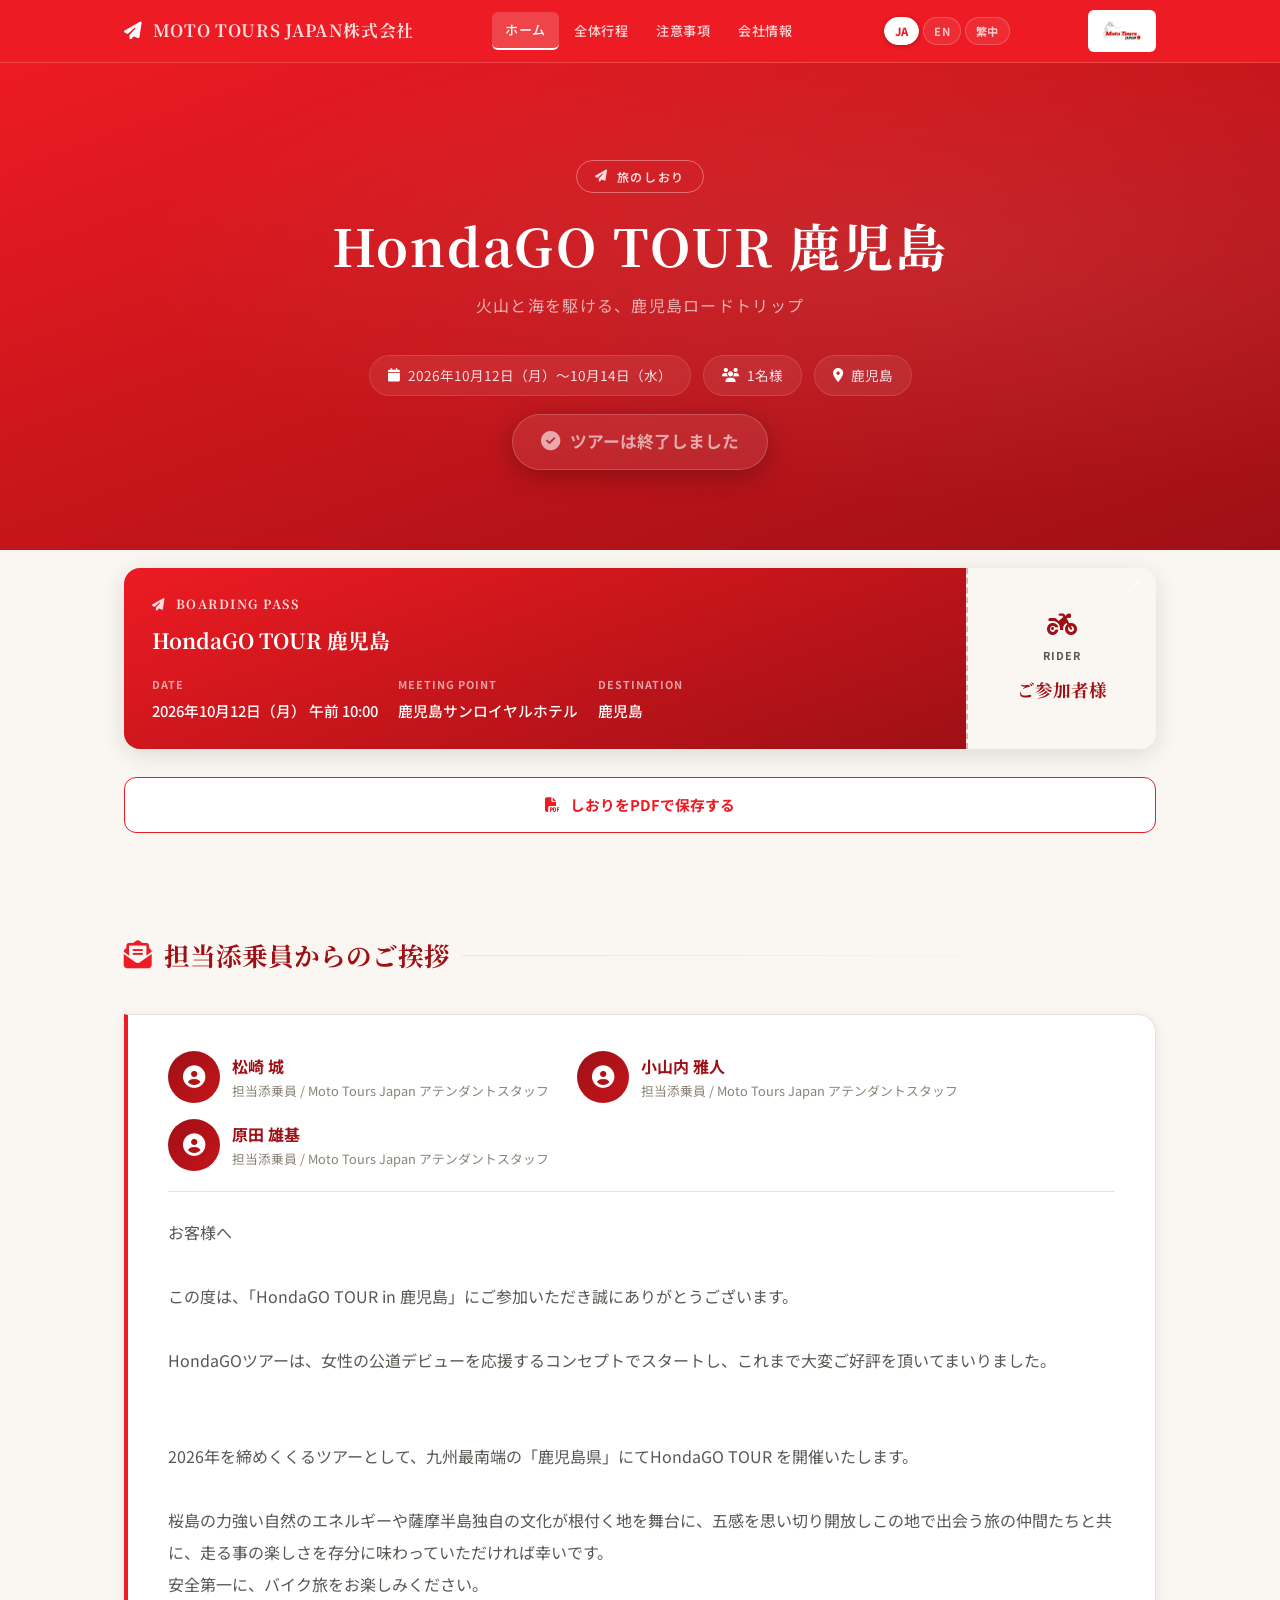
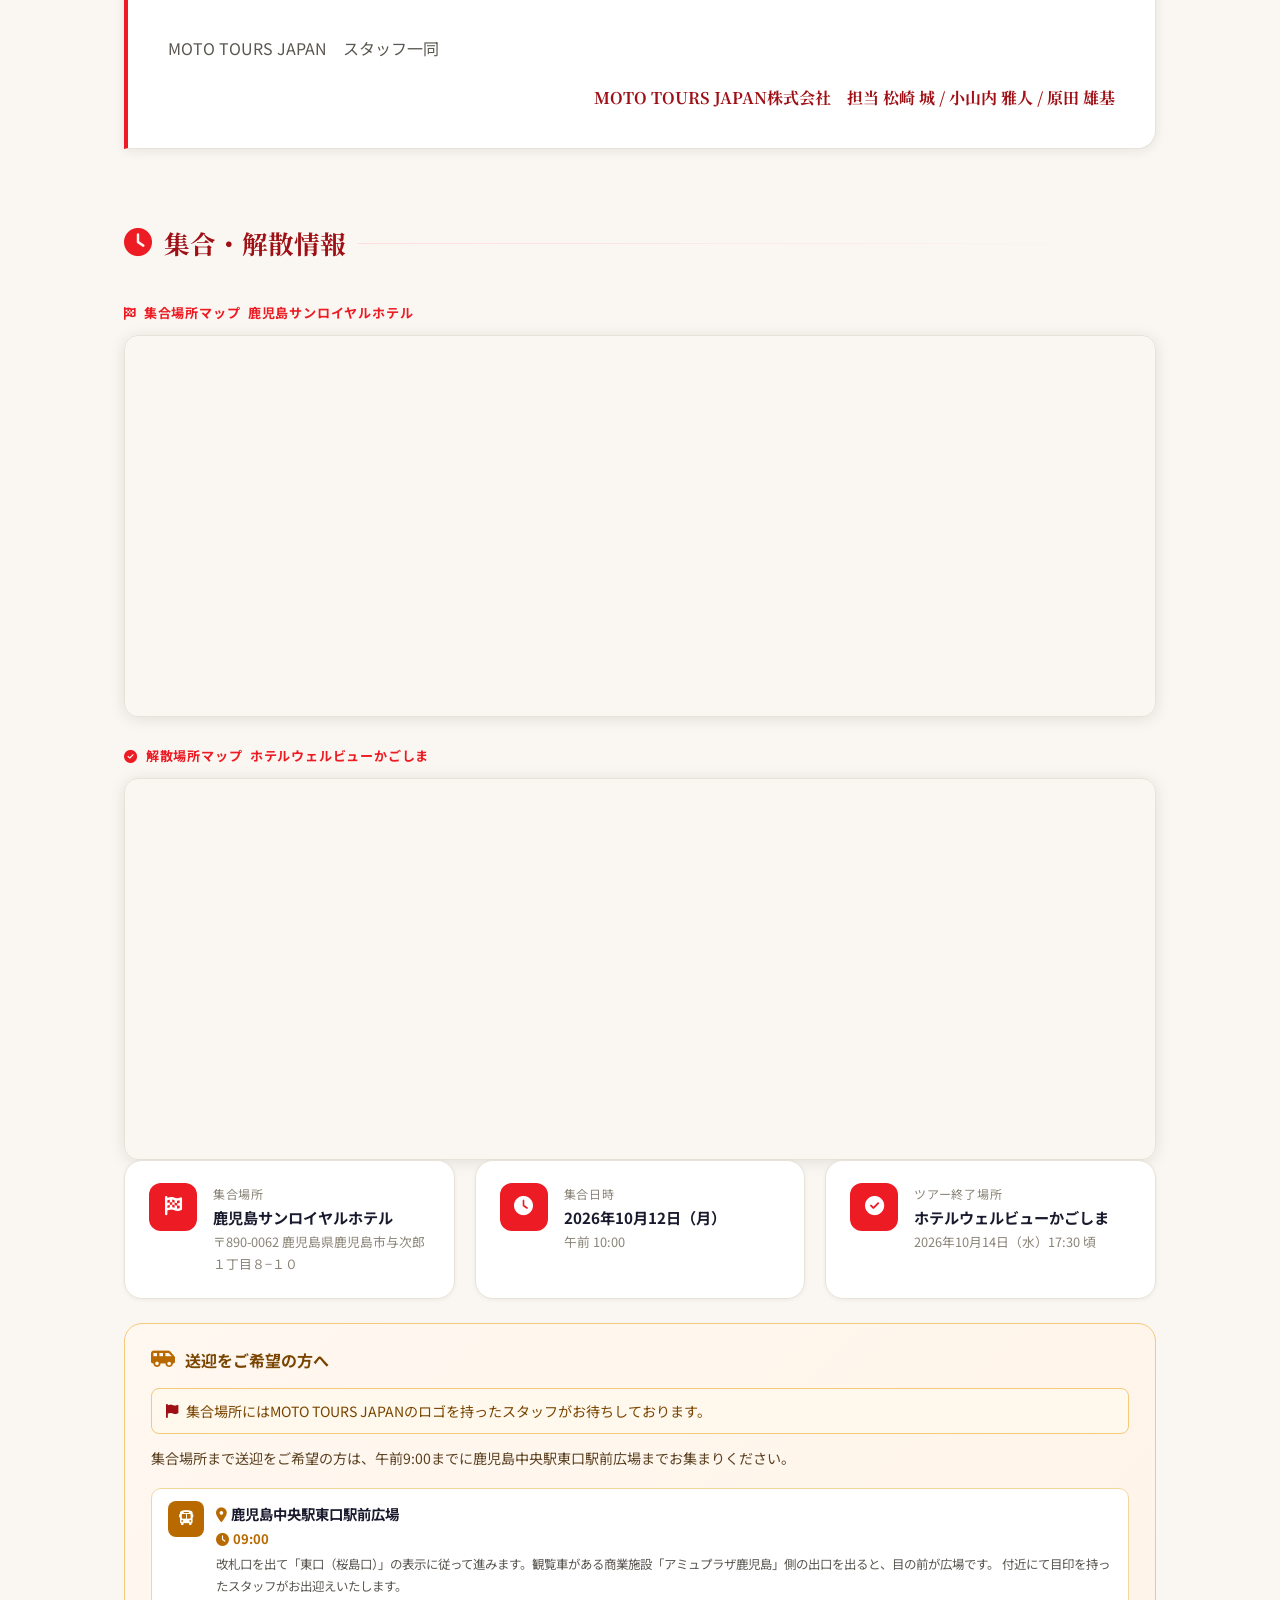
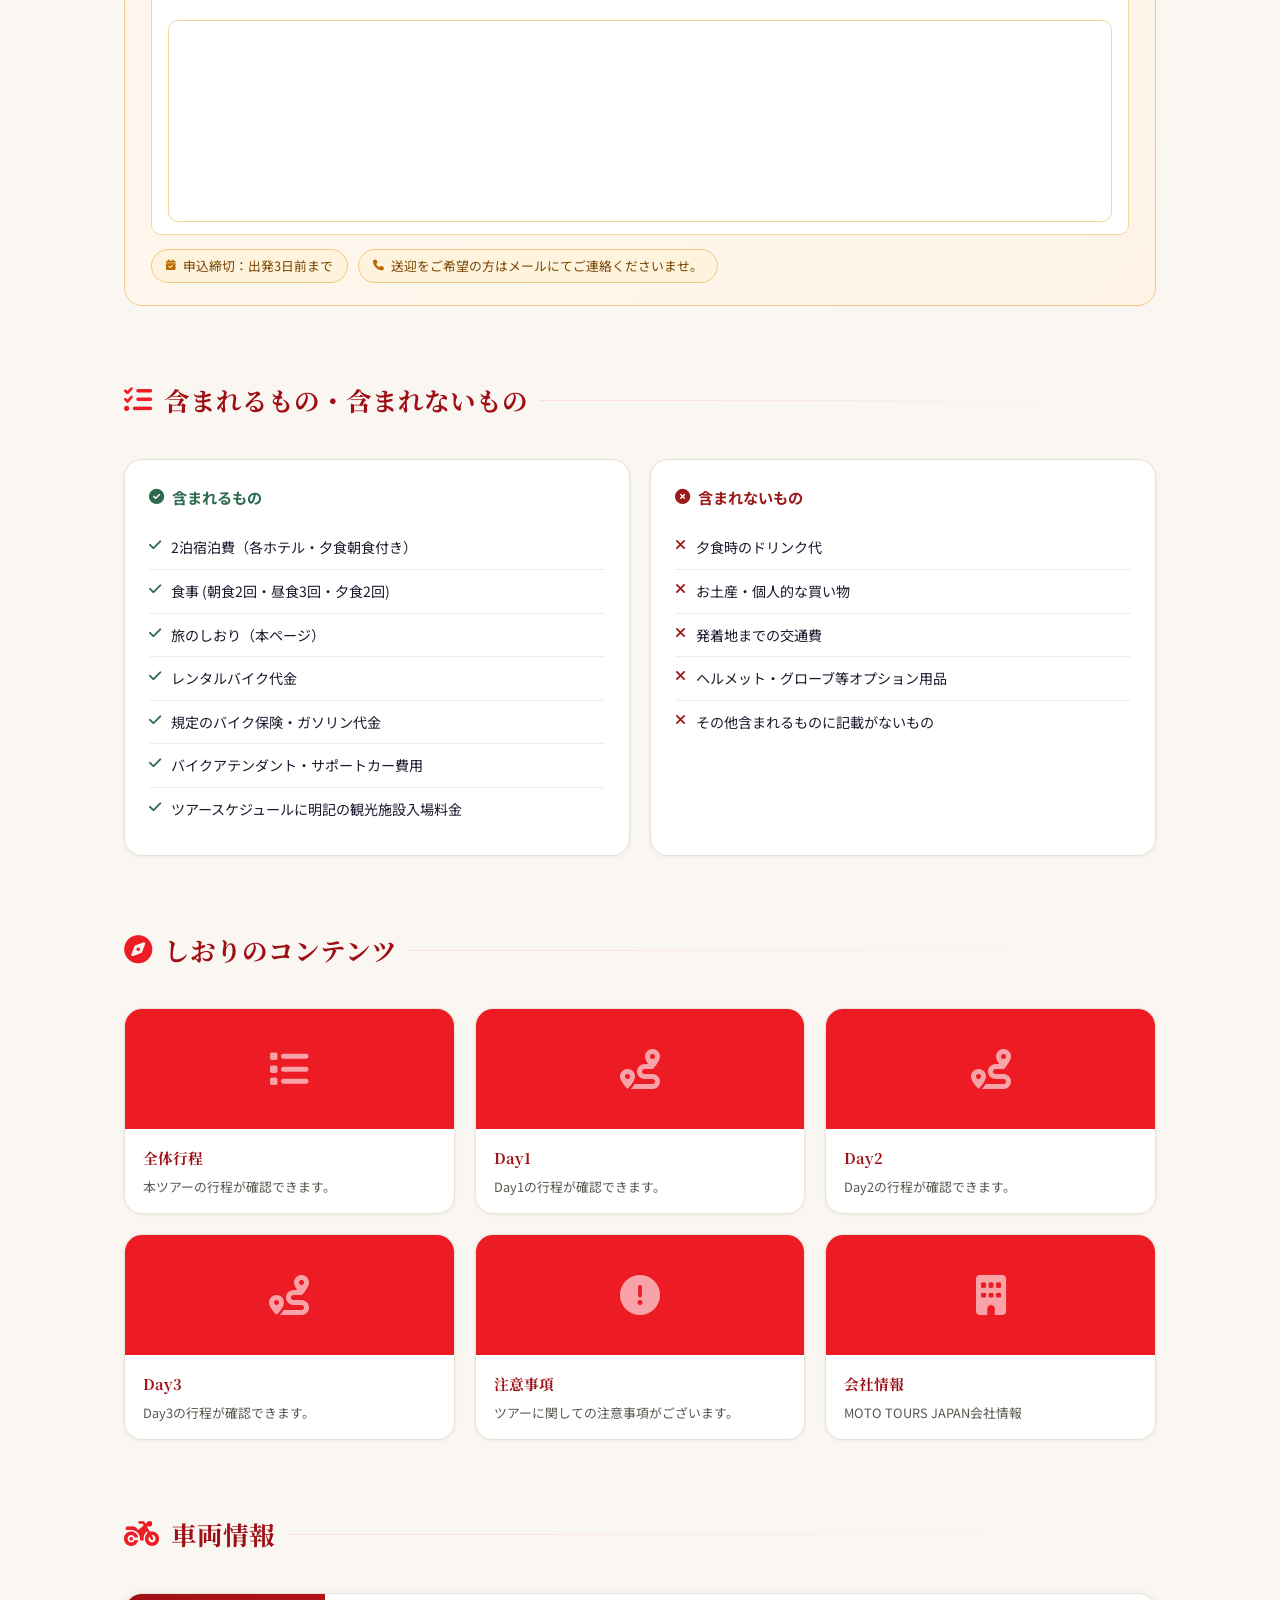
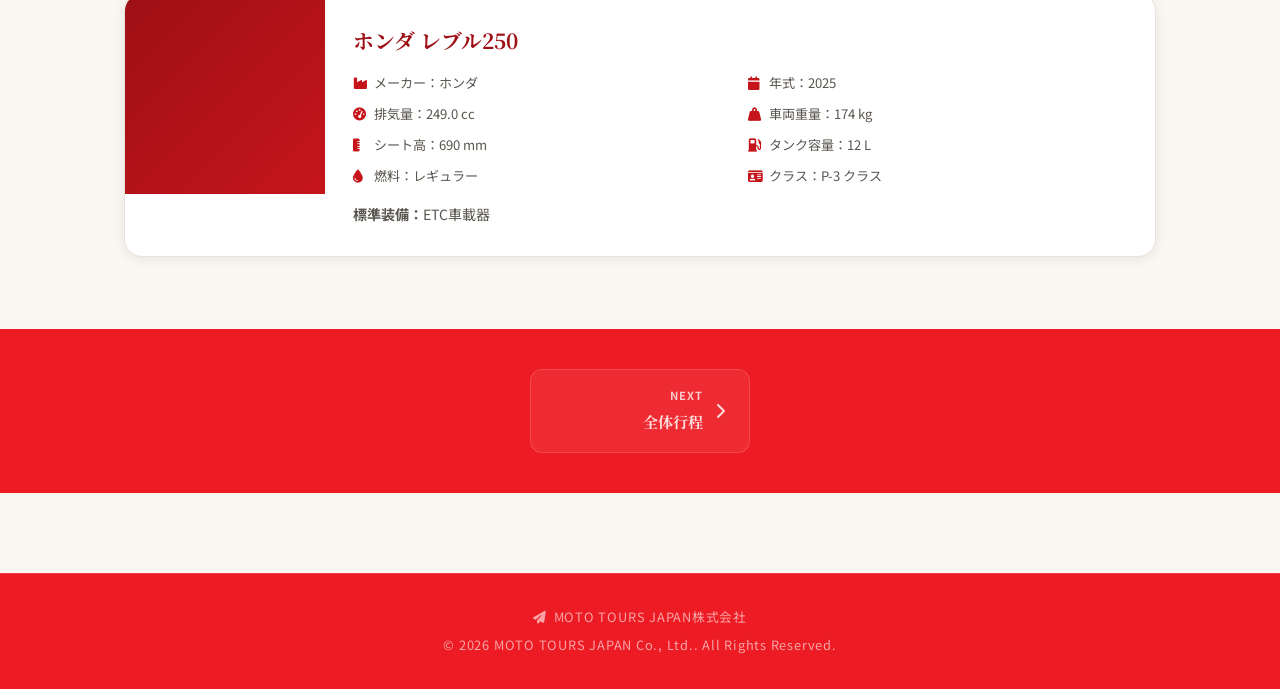
==== commit b03e23b6: "Add files via upload" ====
--- a/index.html
+++ b/index.html
@@ -249,7 +249,7 @@
 // 持ち物チェックリストの達成状況（caution.htmlと同じlocalStorageキー・ci-ii形式で判定）
 function getChecklistCompletion(){
   try {
-    const all = JSON.parse(localStorage.getItem('MTJ_CHECKLIST_STATE_v1') || '{}');
+    const all = JSON.parse(tourStorageGet('MTJ_CHECKLIST_STATE_v1') || '{}');
     const key = (d.basic && d.basic.tourDates) || 'default';
     const state = all[key] || {};
     let total = 0, checked = 0;
--- a/style.css
+++ b/style.css
@@ -734,7 +734,6 @@
 /* ── 休憩ポイント（isRestStop） ─────────────────────────────── */
 .tl-item.reststop::before { background: #1B4B8F; border-color: #1B4B8F; box-shadow: 0 0 0 3px rgba(27,75,143,.15); }
 .tl-item.reststop .tl-card { border-left: 3px solid #1B4B8F; }
-.tl-reststop-tag { display: inline-flex; align-items: center; gap: 4px; font-size: .7rem; font-weight: 700; color: #1B4B8F; background: #DBEAFE; padding: 2px 9px; border-radius: 99px; }
 /* ── ストリートビュー プレビュー ─────────────────────────────── */
 .tl-streetview-btn { display: inline-flex; align-items: center; gap: 6px; margin-top: 10px; padding: 7px 14px; background: #EFF3FA; color: #2C3E6B; border: 1px solid #C7D3E8; border-radius: 8px; font-size: .78rem; font-weight: 700; cursor: pointer; transition: background var(--t); }
 .tl-streetview-btn:hover { background: #E1E9F7; }
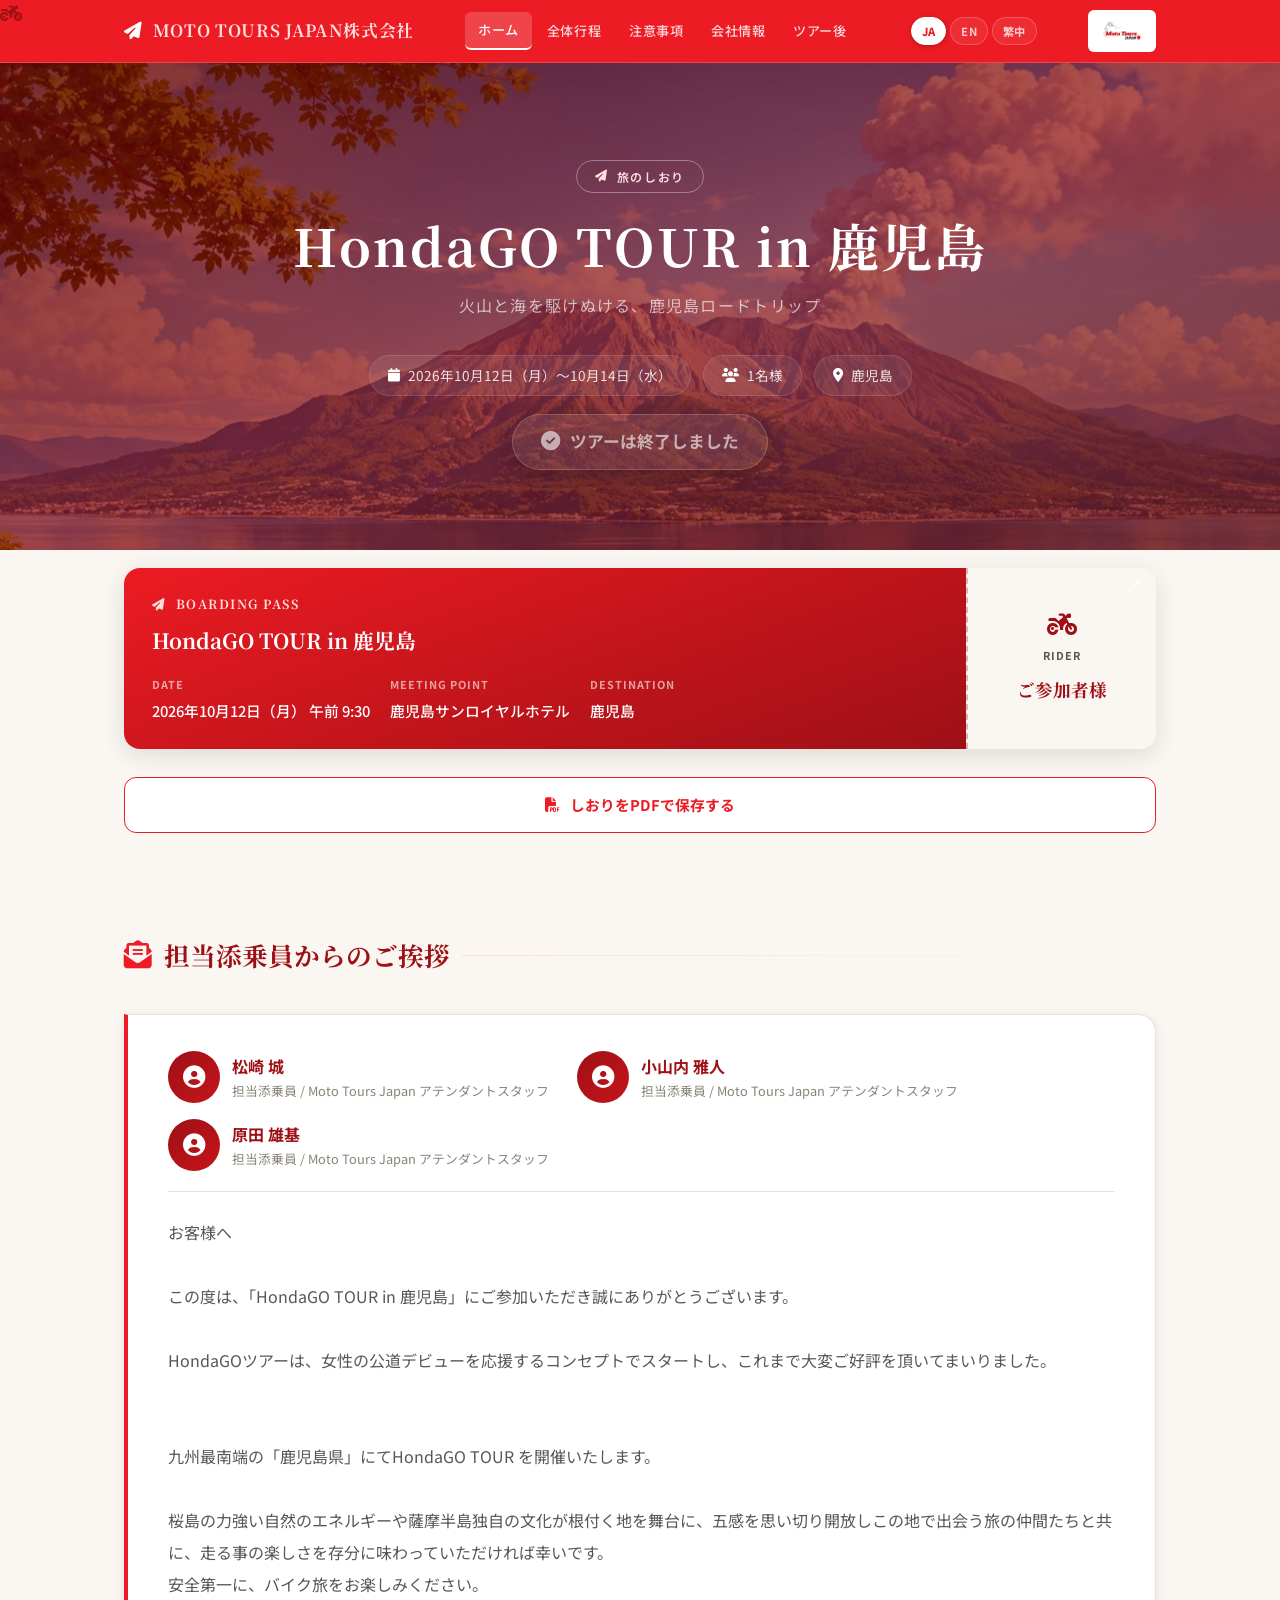
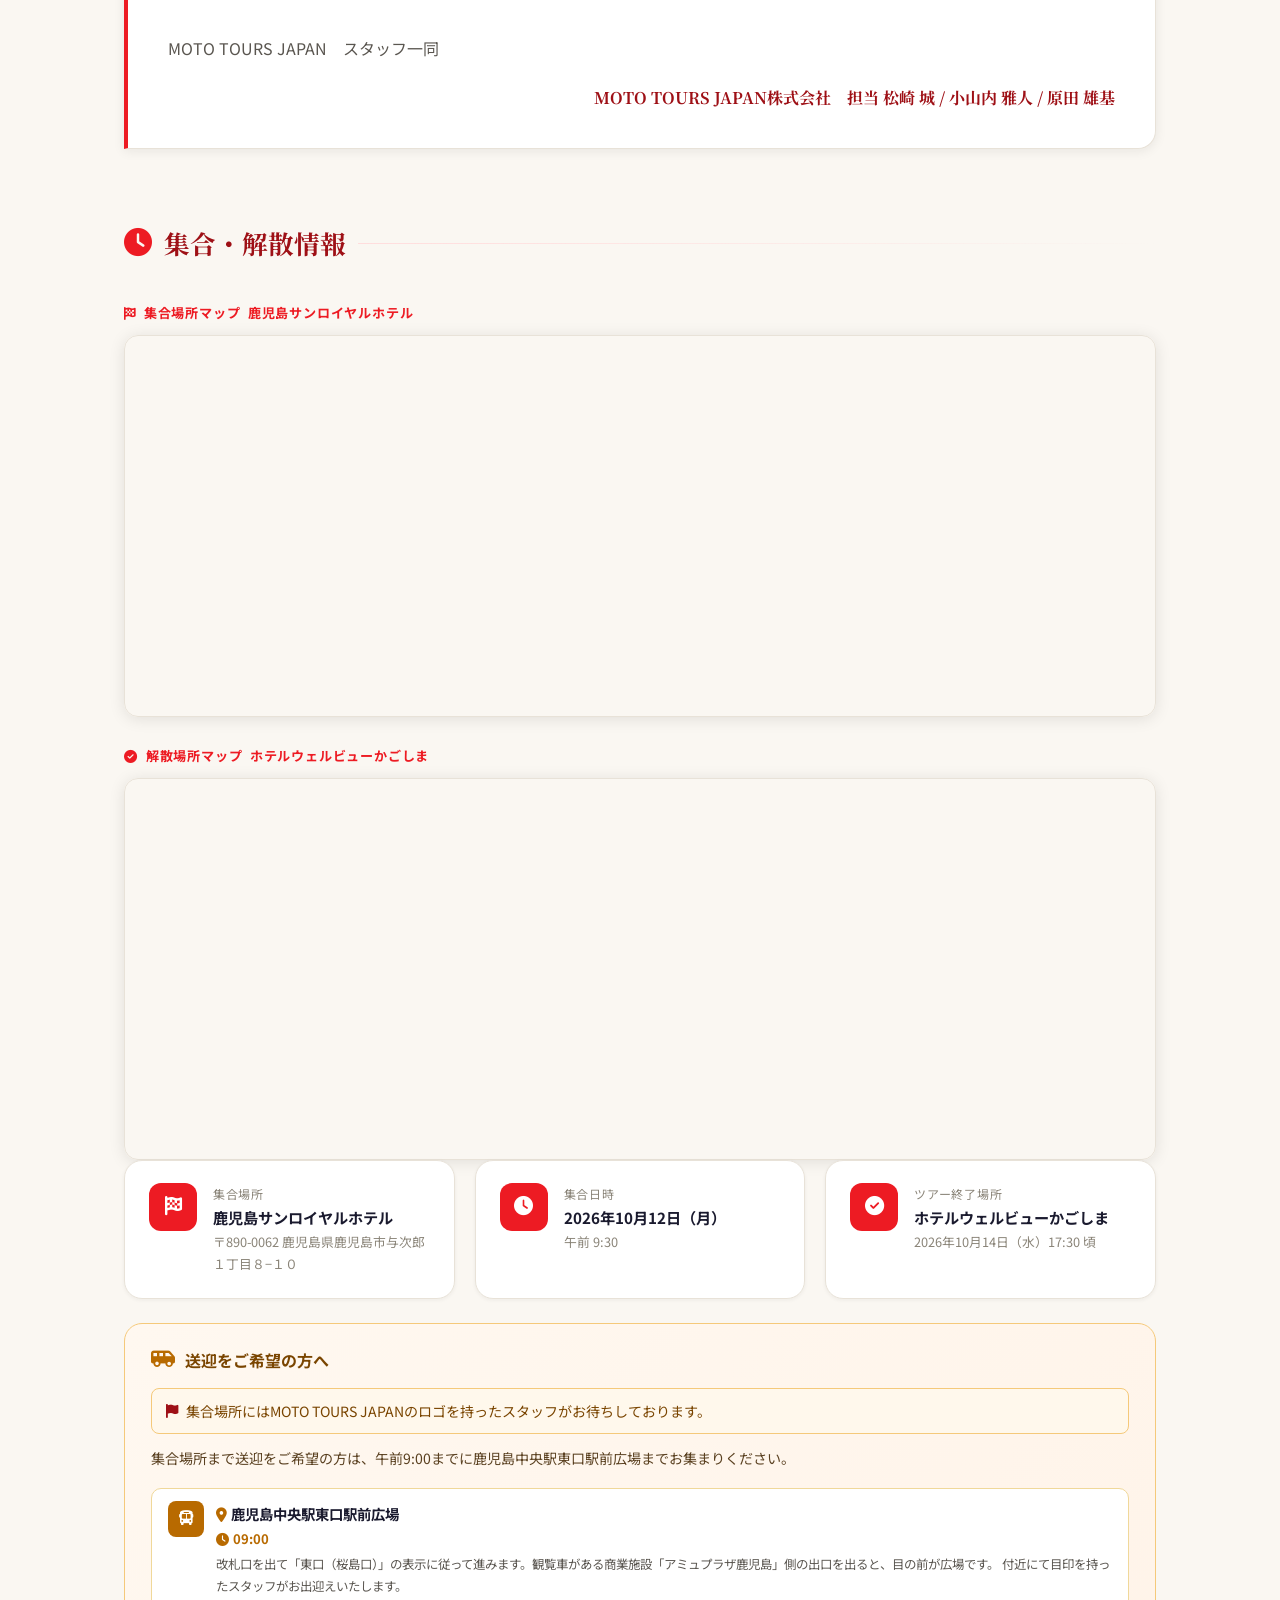
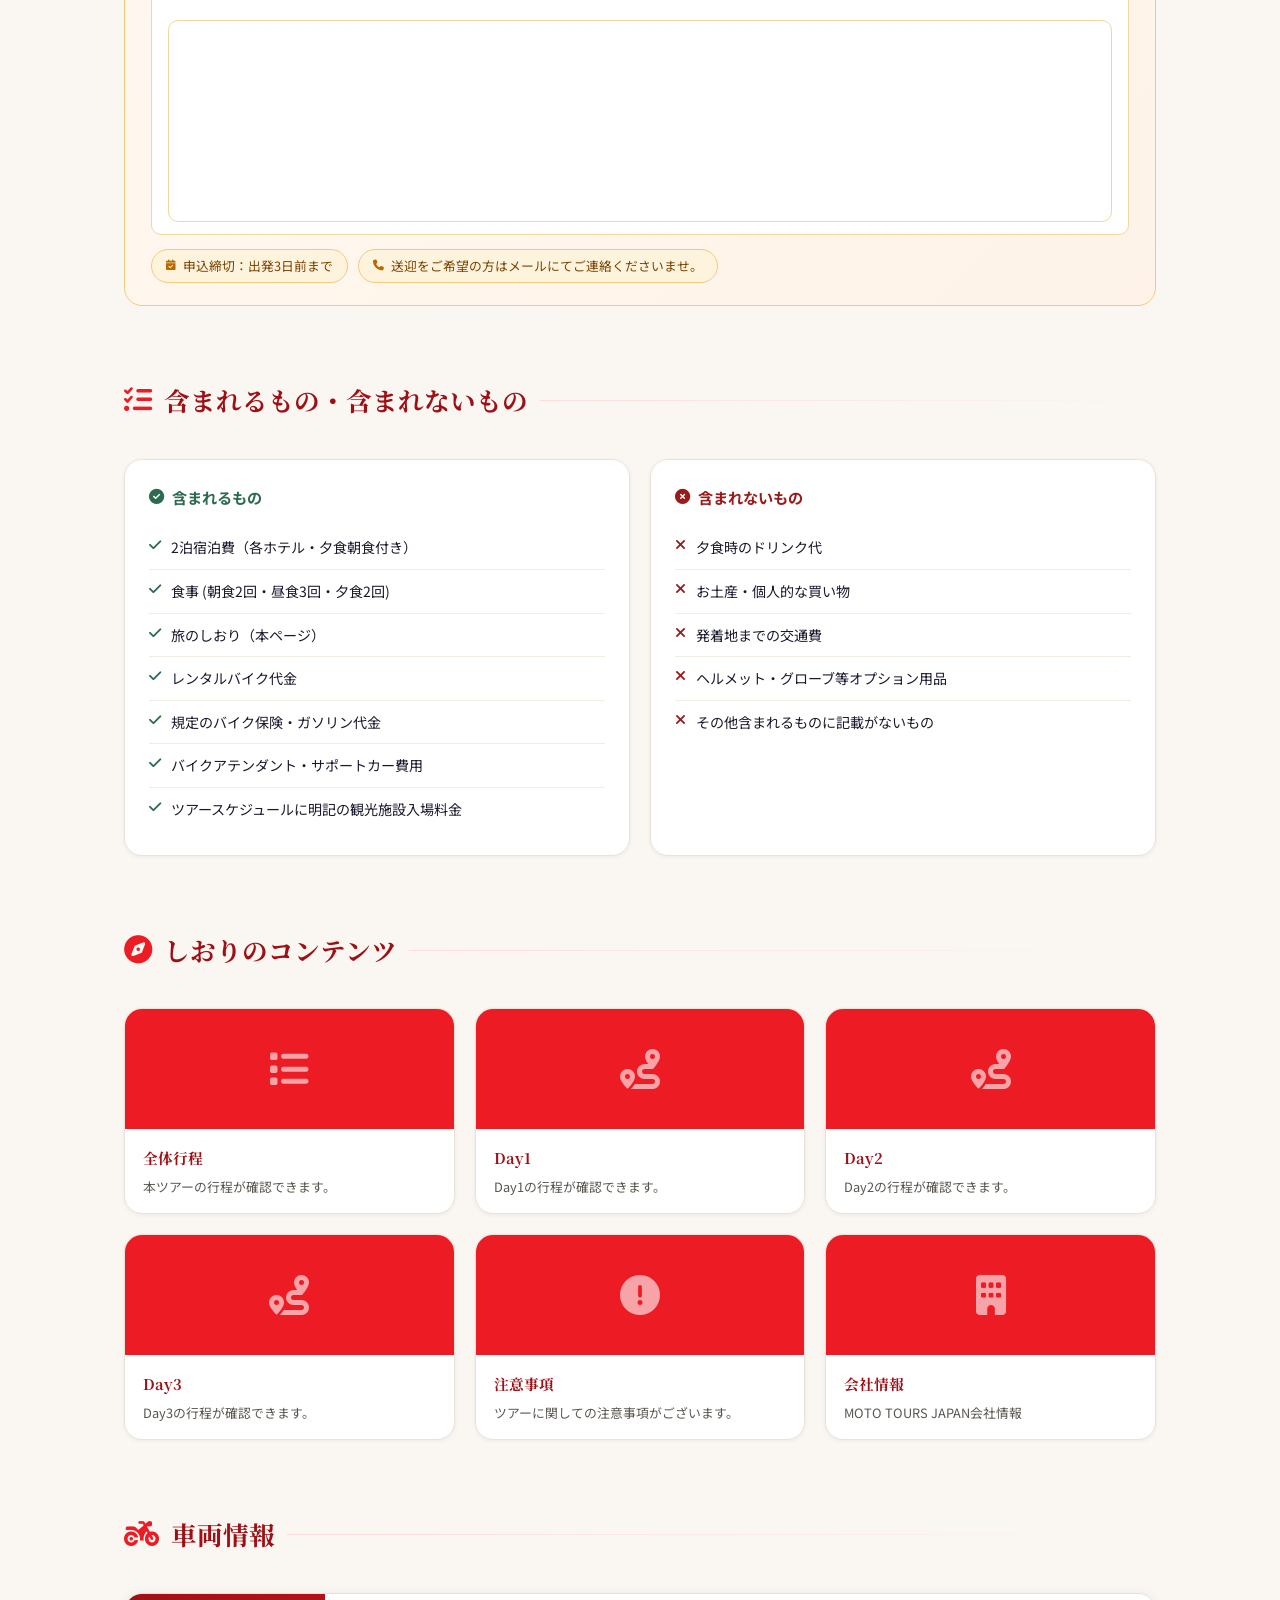
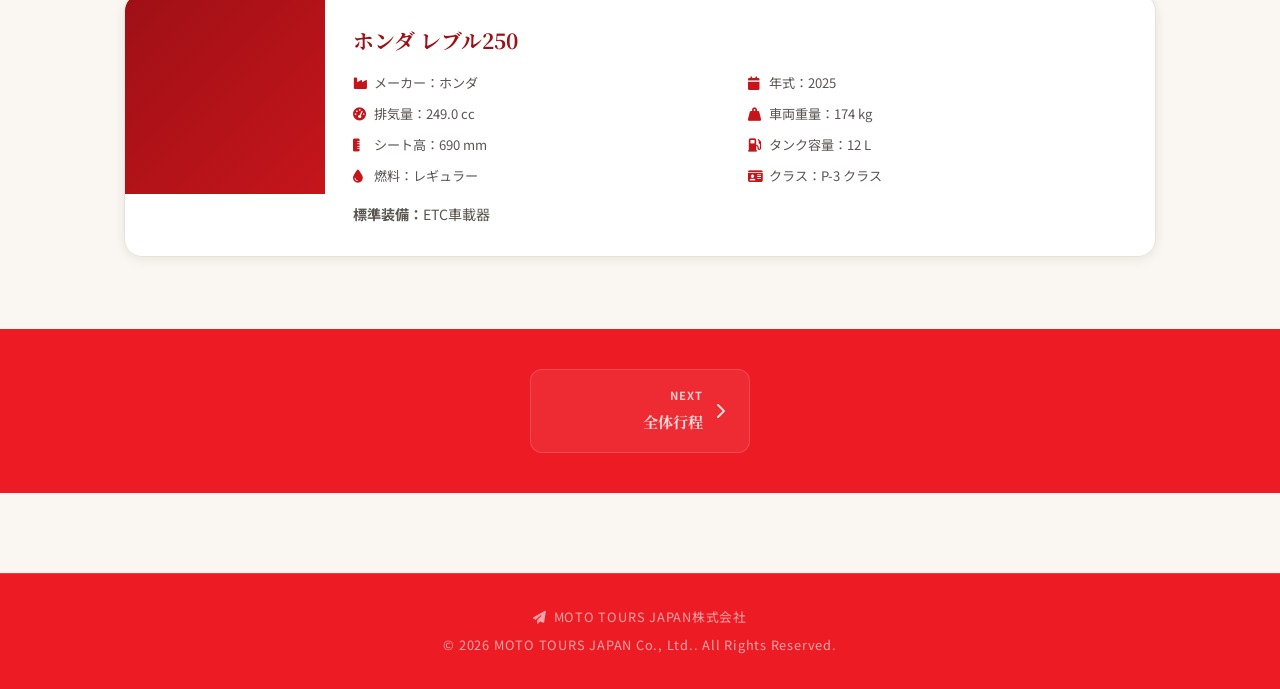
==== commit 01f8c5fa: "Add files via upload" ====
--- a/index.html
+++ b/index.html
@@ -156,7 +156,8 @@
 </footer>
 
 <script src="pwa.js"></script>
-<script src="i18n.js"></script>
+<script src="i18n.js"></script>
+<script src="anim.js" defer></script>
 <script src="tour-data.js"></script>
 <script>
 function esc(s){ return String(s==null?'':s).replace(/&/g,'&amp;').replace(/"/g,'&quot;').replace(/</g,'&lt;').replace(/>/g,'&gt;'); }
--- a/style.css
+++ b/style.css
@@ -223,8 +223,10 @@
 @media (prefers-reduced-motion: reduce) {
   .hero-bg-layer { animation: none; }
 }
-/* 背景画像設定時：コンテンツを前面に */
-.hero.has-bg-img > * { position: relative; z-index: 3; }
+/* 背景画像設定時：コンテンツを前面に（背景レイヤー自身は対象外にしないと、
+   position:absolute が position:relative に上書きされて高さ0に潰れ、
+   背景画像・オーバーレイが表示されなくなる） */
+.hero.has-bg-img > *:not(.hero-bg-parallax):not(.hero-bg-overlay) { position: relative; z-index: 3; }
 .hero-eyebrow {
   display: inline-flex;
   align-items: center;
@@ -1052,3 +1054,155 @@
   .spot-grid { grid-template-columns: 1fr; }
   .emg-card .phone { font-size: 1.5rem; }
 }
+
+/* ════════════════════════════════════════════════
+   楽しいアニメーション（anim.js と連動）
+   ・reveal は translate/scale 個別プロパティを使い、hover の transform と衝突しないようにする
+   ・動きを減らす設定の端末では全て無効化
+═════════════════════════════════════════════════ */
+@keyframes animFadeUp   { from { opacity: 0; translate: 0 26px; } to { opacity: 1; translate: 0 0; } }
+@keyframes animPopIn    { 0% { opacity: 0; scale: .6; } 70% { opacity: 1; scale: 1.08; } 100% { opacity: 1; scale: 1; } }
+@keyframes animFloat    { 0%,100% { translate: 0 0; } 50% { translate: 0 -6px; } }
+@keyframes animWiggle   { 0%,100% { rotate: 0deg; } 20% { rotate: -14deg; } 40% { rotate: 12deg; } 60% { rotate: -8deg; } 80% { rotate: 6deg; } }
+@keyframes animShine    { from { background-position: -200% 0; } to { background-position: 200% 0; } }
+@keyframes animRipple   { to { transform: scale(4); opacity: 0; } }
+@keyframes animSpark    { to { transform: translate(var(--sx), var(--sy)) scale(0); opacity: 0; } }
+@keyframes animConfetti { 0% { transform: translate3d(0,0,0) rotate(0); opacity: 1; } 100% { transform: translate3d(var(--cx), 105vh, 0) rotate(var(--cr)); opacity: .9; } }
+@keyframes animRide     { 0%,100% { transform: translateX(-50%) translateY(0) rotate(-3deg); } 50% { transform: translateX(-50%) translateY(-2px) rotate(3deg); } }
+@keyframes animDotPulse { 0% { box-shadow: 0 0 0 0 rgba(237,27,35,.45); } 100% { box-shadow: 0 0 0 12px rgba(237,27,35,0); } }
+@keyframes animPageIn   { from { opacity: 0; } to { opacity: 1; } }
+
+/* ページ表示時のふわっと登場 */
+body { animation: animPageIn .5s ease both; }
+
+/* スクロール進捗バー（バイクが進む） */
+.anim-progress { position: fixed; top: 0; left: 0; height: 4px; width: 100%; z-index: 9999; pointer-events: none; }
+.anim-progress-bar { height: 100%; width: 0; background: linear-gradient(90deg, #ed1b23, #ff8a3d, #ffd23f); border-radius: 0 4px 4px 0; transition: width .08s linear; }
+.anim-progress-rider { position: absolute; top: 5px; left: 0; font-size: 18px; color: #9e1016; animation: animRide .5s ease-in-out infinite; transition: left .08s linear; }
+
+/* スクロール連動の登場 */
+.anim-pre { opacity: 0; translate: 0 34px; transition: opacity .7s ease, translate .7s cubic-bezier(.2,.8,.2,1), scale .7s cubic-bezier(.2,.8,.2,1); transition-delay: var(--anim-delay, 0ms); }
+.anim-pre.anim-left  { translate: -40px 0; }
+.anim-pre.anim-right { translate: 40px 0; }
+.anim-pre.anim-zoom  { translate: 0 0; scale: .85; }
+.anim-pre.anim-in { opacity: 1; translate: 0 0; scale: 1; }
+
+/* ヒーローの段階的な登場 */
+.hero.anim-hero > .hero-eyebrow,
+.hero.anim-hero > .hero-sub,
+.hero.anim-hero > .hero-chips,
+.hero.anim-hero > #countdownBadge { animation: animFadeUp .8s cubic-bezier(.2,.8,.2,1) both; }
+.hero.anim-hero > .hero-eyebrow { animation-delay: .1s; }
+.hero.anim-hero > .hero-sub { animation-delay: .45s; }
+.hero.anim-hero > .hero-chips { animation-delay: .65s; }
+.hero.anim-hero > #countdownBadge { animation-delay: .85s; }
+.hero-chip { animation: animFloat 4s ease-in-out infinite; }
+.hero-chip:nth-child(2) { animation-delay: .6s; }
+.hero-chip:nth-child(3) { animation-delay: 1.2s; }
+.hero-eyebrow i { display: inline-block; animation: animWiggle 3.5s ease-in-out infinite; }
+.hero.anim-hero > h1 { animation: animFadeUp .8s cubic-bezier(.2,.8,.2,1) .25s both; }
+
+/* ホバーで楽しく反応 */
+.card, .hl-card, .hotel-card, .goods-card, .quick-link-card, .info-card, .sns-card, .spot-card,
+.emg-card, .guide-contact-card, .pt-photo-card, .pt-video-card, .pt-nexttour-card {
+  transition: transform .3s cubic-bezier(.2,.8,.2,1), box-shadow .3s ease;
+}
+@media (hover: hover) {
+  .card:hover, .hl-card:hover, .hotel-card:hover, .goods-card:hover, .quick-link-card:hover, .info-card:hover,
+  .sns-card:hover, .spot-card:hover, .emg-card:hover, .guide-contact-card:hover, .pt-photo-card:hover,
+  .pt-video-card:hover, .pt-nexttour-card:hover { transform: translateY(-6px) scale(1.015); box-shadow: 0 16px 34px rgba(158,16,22,.18); }
+  .info-card:hover .info-card-icon, .sns-card:hover .sns-icon, .emg-card:hover i,
+  .quick-link-card:hover i, .spot-card:hover .spot-num { animation: animWiggle .7s ease; }
+  .btn-nav:hover, .pt-album-btn:hover, .hotel-official-btn:hover, .tl-streetview-btn:hover, .pt-nexttour-btn:hover { transform: translateY(-3px); box-shadow: 0 8px 18px rgba(0,0,0,.18); }
+  .tl-item:hover .tl-time { transform: scale(1.08); }
+  .tl-item:hover .tl-card { transform: translateX(6px); box-shadow: 0 10px 24px rgba(0,0,0,.1); }
+  .cl-item:hover { transform: translateX(5px); }
+  .site-logo:hover, .header-logo-img:hover { transform: rotate(-4deg) scale(1.06); }
+}
+.goods-img, .hl-card-img, .quick-link-img, .hotel-card-img { transition: transform .5s ease; }
+.goods-card:hover .goods-img, .hl-card:hover .hl-card-img, .quick-link-card:hover .quick-link-img,
+.hotel-card:hover .hotel-card-img { transform: scale(1.06); }
+.nav-menu a { position: relative; }
+.nav-menu a::after { content: ''; position: absolute; left: 50%; bottom: 2px; width: 0; height: 2px; background: currentColor; transition: width .25s ease, left .25s ease; }
+.nav-menu a:hover::after { width: 70%; left: 15%; }
+.site-logo, .header-logo-img { transition: transform .4s cubic-bezier(.2,.8,.2,1); }
+
+/* ボタン：押し込み＋波紋 */
+.btn-nav, .pt-album-btn, .hotel-official-btn, .tl-streetview-btn, .lang-switch-btn, .pt-nexttour-btn, .print-save-btn {
+  position: relative; overflow: hidden; transition: transform .2s cubic-bezier(.2,.8,.2,1), box-shadow .2s ease, background .2s ease;
+}
+.btn-nav:active, .pt-album-btn:active, .hotel-official-btn:active, .tl-streetview-btn:active, .lang-switch-btn:active { transform: scale(.94); }
+.anim-ripple { position: absolute; border-radius: 50%; width: 40px; height: 40px; margin: -20px 0 0 -20px; background: rgba(255,255,255,.55); pointer-events: none; animation: animRipple .6s ease-out forwards; }
+
+/* タイムライン：到着した点がポンと弾む */
+.tl-item.anim-in::before { animation: animDotPulse 1.6s ease-out .6s 2; }
+.tl-time { transition: transform .3s ease; }
+.tl-item .tl-card { transition: transform .3s ease, box-shadow .3s ease; }
+
+/* チケット・チェックリスト */
+.ticket-stamp { animation: animPopIn .7s cubic-bezier(.2,.8,.2,1) .4s both; }
+.cl-item { transition: transform .2s ease, background .2s ease; }
+.ring-fill { transition: stroke-dashoffset 1.2s cubic-bezier(.2,.8,.2,1); }
+
+/* クリック時の火花・紙吹雪・トップへ戻る */
+.anim-spark { position: fixed; width: 8px; height: 8px; margin: -4px 0 0 -4px; border-radius: 50%; pointer-events: none; z-index: 9998; animation: animSpark .65s ease-out forwards; }
+.anim-confetti { position: fixed; top: -14px; width: 10px; height: 16px; z-index: 9998; pointer-events: none; animation: animConfetti var(--cd, 2.8s) ease-in forwards; }
+.anim-top { position: fixed; right: 18px; bottom: 22px; width: 48px; height: 48px; border: none; border-radius: 50%; background: linear-gradient(135deg, #ed1b23, #9e1016); color: #fff; font-size: 1.1rem; cursor: pointer; z-index: 900; box-shadow: 0 8px 20px rgba(158,16,22,.4); opacity: 0; translate: 0 30px; pointer-events: none; transition: opacity .3s ease, translate .3s cubic-bezier(.2,.8,.2,1), transform .2s ease; }
+.anim-top.show { opacity: 1; translate: 0 0; pointer-events: auto; }
+.anim-top:hover { transform: scale(1.12); }
+.anim-top:active { transform: scale(.92); }
+
+@media (prefers-reduced-motion: reduce) {
+  body, .hero.anim-hero > *, .hero-chip, .hero-eyebrow i, .tl-item.anim-in::before, .ticket-stamp { animation: none !important; }
+  .anim-pre { opacity: 1 !important; translate: 0 0 !important; scale: 1 !important; transition: none !important; }
+  .anim-progress-rider { animation: none; }
+}
+
+/* ════════════ アニメーション第2弾 ════════════ */
+@keyframes animCharBounce { 0% { opacity: 0; translate: 0 40px; rotate: -12deg; scale: .5; } 55% { opacity: 1; translate: 0 -12px; rotate: 4deg; scale: 1.12; } 100% { opacity: 1; translate: 0 0; rotate: 0deg; scale: 1; } }
+@keyframes animRidePass { 0% { left: -20%; opacity: 0; } 10% { opacity: 1; } 90% { opacity: 1; } 100% { left: 115%; opacity: 0; } }
+@keyframes animDecoRise { 0% { translate: 0 20px; opacity: 0; } 15% { opacity: var(--do, .5); } 85% { opacity: var(--do, .5); } 100% { translate: var(--dx, 30px) -420px; opacity: 0; rotate: 360deg; } }
+@keyframes animCheckPop { 0% { scale: 1; } 40% { scale: 1.5; rotate: -10deg; } 70% { scale: .9; } 100% { scale: 1; rotate: 0deg; } }
+@keyframes animCheckDraw { from { scale: 0; rotate: -90deg; } to { scale: 1; rotate: 0deg; } }
+@keyframes animLangIn { from { opacity: 0; filter: blur(8px); translate: 0 10px; } to { opacity: 1; filter: blur(0); translate: 0 0; } }
+@keyframes animPageOut { to { opacity: 0; translate: 0 -14px; filter: blur(4px); } }
+@keyframes animAccOpen { from { opacity: 0; translate: 0 -10px; } to { opacity: 1; translate: 0 0; } }
+@keyframes animStarFly { to { transform: translate(var(--sx), var(--sy)) rotate(260deg) scale(.2); opacity: 0; } }
+
+/* 1. バイクが走り抜ける */
+.anim-rider-pass { position: absolute; left: -20%; bottom: 14%; z-index: 3; pointer-events: none; font-size: 2.2rem; color: rgba(255,255,255,.95); animation: animRidePass 3.2s cubic-bezier(.5,.1,.5,.9) 1.2s both; filter: drop-shadow(0 4px 6px rgba(0,0,0,.3)); }
+.anim-rider-pass::before { content: ''; position: absolute; right: 100%; top: 50%; width: 140px; height: 4px; margin-right: 6px; border-radius: 4px; background: linear-gradient(to left, rgba(255,255,255,.7), rgba(255,255,255,0)); }
+
+/* 3. タイトルの文字跳ね */
+.anim-word { display: inline-block; white-space: nowrap; }
+.anim-char { display: inline-block; white-space: pre; animation: animCharBounce .8s cubic-bezier(.2,.9,.3,1.2) both; animation-delay: calc(var(--ci, 0) * 60ms + .3s); }
+.hero.anim-hero > h1.anim-split { animation: none; }
+
+/* 4. ふわふわ装飾 */
+.anim-deco { position: absolute; inset: 0; z-index: 2; pointer-events: none; overflow: hidden; }
+.anim-deco i { position: absolute; bottom: -30px; color: #fff; opacity: 0; animation: animDecoRise var(--dd, 12s) linear var(--dl, 0s) infinite; font-size: var(--ds, 16px); }
+
+/* 5. タイムラインの線が伸びる */
+.timeline.anim-line::before { transform: scaleY(0); transform-origin: top; transition: transform 1.6s cubic-bezier(.3,.7,.2,1); }
+.timeline.anim-line.anim-line-in::before { transform: scaleY(1); }
+
+/* 6. チェックの演出 */
+.cl-item.anim-just-checked .cl-check { animation: animCheckPop .5s cubic-bezier(.2,.9,.3,1.3); }
+.cl-item.anim-just-checked .cl-check i { animation: animCheckDraw .4s cubic-bezier(.2,.9,.3,1.3) .08s both; }
+.anim-star { position: fixed; z-index: 9998; pointer-events: none; color: #ffb703; font-size: 14px; margin: -7px 0 0 -7px; animation: animStarFly .8s ease-out forwards; }
+
+/* 7. ページ移動 */
+body.anim-leave { animation: animPageOut .28s ease-in forwards; pointer-events: none; }
+
+/* 8. アコーディオン */
+.acc-body.open { animation: animAccOpen .35s ease; }
+.faq-chev { transition: transform .45s cubic-bezier(.2,.9,.3,1.4) !important; }
+
+/* 9. 言語切替 */
+body.anim-lang-out main, body.anim-lang-out .hero, body.anim-lang-out .page-banner { transition: opacity .2s ease, filter .2s ease; opacity: 0; filter: blur(6px); }
+body.anim-lang-in main > *, body.anim-lang-in .hero > *:not(.hero-bg-parallax):not(.hero-bg-overlay), body.anim-lang-in .page-banner > * { animation: animLangIn .5s ease both; }
+
+@media (prefers-reduced-motion: reduce) {
+  .anim-rider-pass, .anim-deco, .anim-char, .cl-item.anim-just-checked .cl-check, .cl-item.anim-just-checked .cl-check i, .acc-body.open, body.anim-lang-in main > *, body.anim-leave { animation: none !important; }
+  .timeline.anim-line::before { transform: none; transition: none; }
+}
